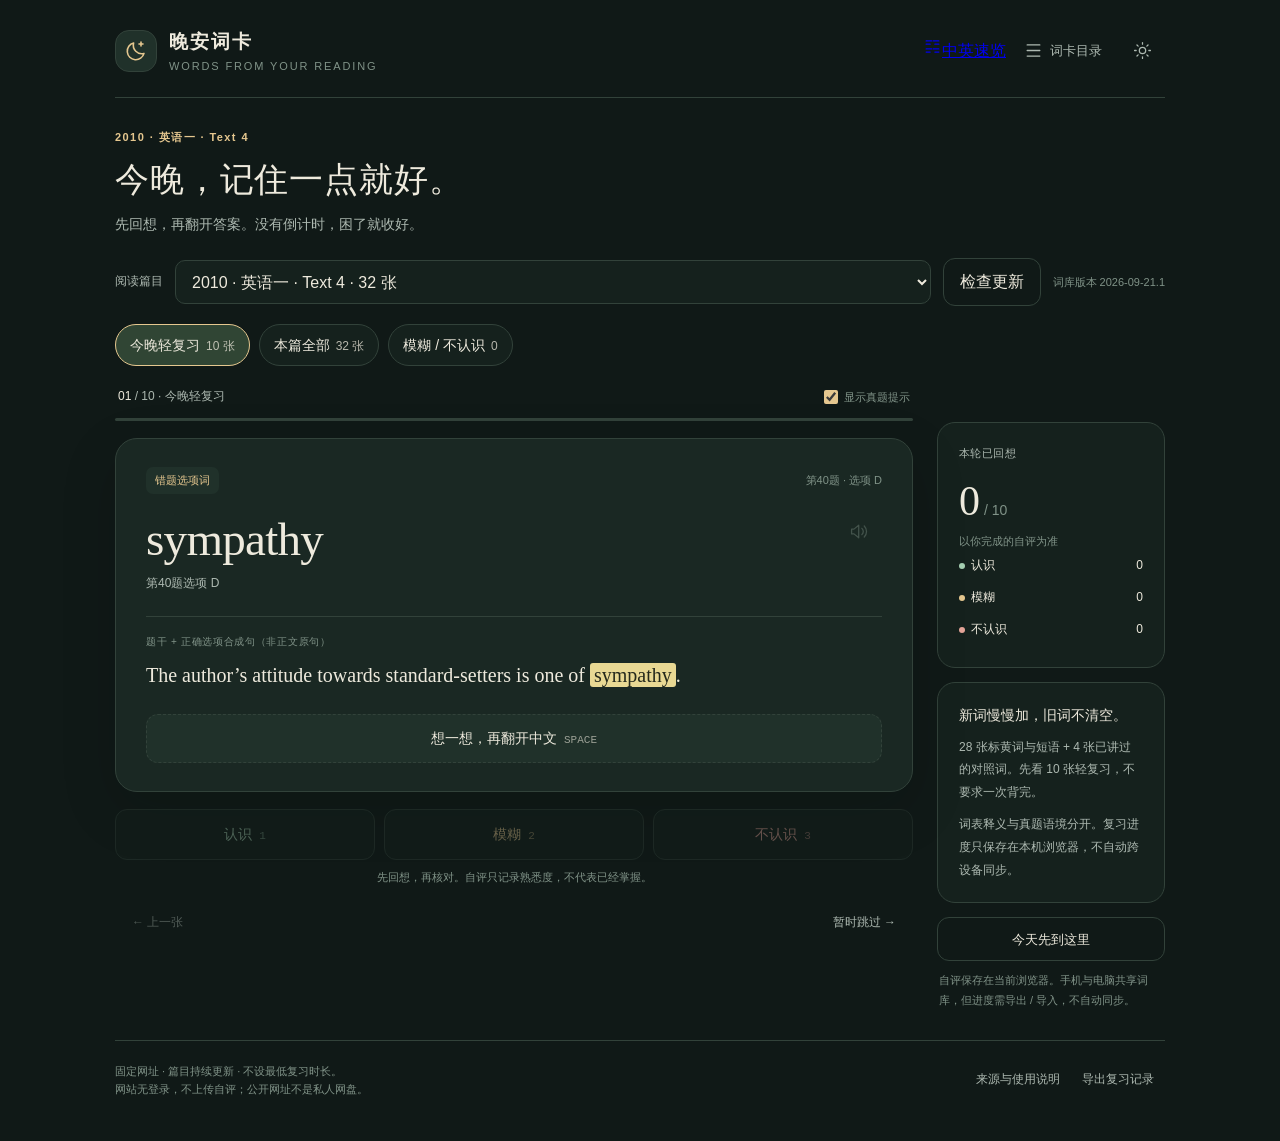
==== index.html @ 4f9546ac "Link flashcards to bilingual quick review" ====
<!DOCTYPE html>

<html data-theme="night" lang="zh-CN">
<head>
<meta charset="utf-8"/>
<meta content="width=device-width, initial-scale=1, viewport-fit=cover" name="viewport"/>
<meta content="dark light" name="color-scheme"/>
<meta content="真题语境词卡。持续更新的词库，保存在当前浏览器的复习进度。" name="description"/>
<title>晚安词卡 · 阅读里的词，慢慢记住</title>
<link href="./assets/app.css?v=3" rel="stylesheet"/>
<meta content="noindex, nofollow" name="robots"/><meta content="#101917" name="theme-color"/><meta content="no-referrer" name="referrer"/><link href="./assets/icon.svg" rel="icon" type="image/svg+xml"/><link href="./manifest.webmanifest" rel="manifest"/><meta content="default-src 'self'; script-src 'self'; style-src 'self' 'unsafe-inline'; img-src 'self' data:; connect-src 'self'; object-src 'none'; base-uri 'self'; form-action 'none'" http-equiv="Content-Security-Policy"/></head>
<body>
<div class="shell">
<header class="top">
<div class="brand"><span aria-hidden="true" class="logo"><svg viewbox="0 0 24 24"><path d="M20 14.4A8.5 8.5 0 0 1 9.6 4 8.5 8.5 0 1 0 20 14.4Z"></path><path d="M17 3v4M15 5h4"></path></svg></span><div><div class="brand-title">晚安词卡</div><div class="brand-sub">WORDS FROM YOUR READING</div></div></div>
<div class="top-actions"><a class="quiet icon top-link" href="./quick.html" title="中英文对照速览"><svg viewbox="0 0 24 24"><path d="M4 5h7M4 9h5M13 5h7M15 9h5M4 15h7M4 19h5M13 15h7M15 19h5"></path></svg><span class="label-on-wide">中英速览</span></a><button class="quiet icon" disabled="" id="openList" title="查看本版全部词卡"><svg viewbox="0 0 24 24"><path d="M4 5h16M4 12h16M4 19h16"></path></svg><span class="label-on-wide">词卡目录</span></button><button aria-label="切换深浅色" class="quiet icon" id="theme" title="切换深浅色"><svg viewbox="0 0 24 24"><circle cx="12" cy="12" r="4"></circle><path d="M12 2v2M12 20v2M2 12h2M20 12h2M5 5l1.5 1.5M17.5 17.5L19 19M19 5l-1.5 1.5M6.5 17.5L5 19"></path></svg></button></div>
</header>
<section class="intro"><div class="eyebrow" id="deckTitle">阅读里的词，慢慢记住</div><h1>今晚，记住一点就好。</h1><p>先回想，再翻开答案。没有倒计时，困了就收好。</p></section><div class="deckbar"><label for="deckSelect">阅读篇目</label><select aria-label="选择阅读篇目" disabled="" id="deckSelect"><option>正在读取词库…</option></select><button class="update-btn" disabled="" id="checkUpdate">检查更新</button><span class="edition" id="edition"></span></div><div class="loadingbox" id="loadingBox" role="status"><span id="loadingMessage">正在读取词库。你的复习记录不会被覆盖。</span><br/><button hidden="" id="retryLoad">重新加载</button></div>
<nav aria-label="选择复习组" class="packbar"><button aria-pressed="true" data-pack="core" disabled="">今晚轻复习<span class="pack-n" id="corePackCount">10 张</span></button><button aria-pressed="false" data-pack="all" disabled="">本篇全部<span class="pack-n" id="allPackCount">32 张</span></button><button aria-pressed="false" data-pack="hard" disabled="">模糊 / 不认识<span class="pack-n" id="hardCount">0</span></button></nav>
<main class="workspace" hidden="" id="workspace">
<div class="study-area">
<div class="round-line"><span id="roundPosition"><strong>01</strong> / 10</span><label class="context-switch"><input checked="" id="contextToggle" type="checkbox"/>显示真题提示</label></div>
<div aria-label="本轮自评进度" aria-valuemax="10" aria-valuemin="0" aria-valuenow="0" class="progress-track" id="progress" role="progressbar"><div class="progress-fill" id="progressFill"></div></div>
<section id="studyView">
<article aria-labelledby="word" class="card">
<div class="card-meta"><span class="badge" id="kind"></span><span class="loc" id="location"></span></div>
<div class="term-line"><h2 class="word" id="word" lang="en"></h2><button aria-label="朗读当前英文" class="sound icon" id="speak" title="使用设备已有的离线英语音色"><svg viewbox="0 0 24 24"><path d="M11 4 5 9H2v6h3l6 5Z"></path><path d="M15 8a6 6 0 0 1 0 8M18 5a10 10 0 0 1 0 14"></path></svg></button></div>
<div class="form" id="form"></div>
<div class="quote-block" id="quoteBlock"><div class="micro-label" id="quoteType"></div><p class="quote" id="quote" lang="en"></p></div>
<button aria-controls="answer" aria-expanded="false" class="reveal" id="reveal">想一想，再翻开中文<span class="keyhint">SPACE</span></button>
<div class="answer" hidden="" id="answer">
<div class="micro-label">真题语境 · 助手讲解</div><p class="meaning" id="meaning"></p><p class="translation" id="translation"></p><div class="note"><small>这次记住</small><span id="note"></span></div>
<details id="bookDetails"><summary>对照词表原释义与来源</summary><div class="source-detail"><div id="match"></div><div id="bookEntries"></div><p class="source-foot">释义摘自你上传的《2027考研英语红宝书（乱序版）A4默写版》。仅规范化字形与空白，保留词性和义项；上方语境义、译文与提示是另行整理的讲解。</p></div></details>
</div>
</article>
<div aria-label="按你的实际熟悉程度自评" class="ratings"><button class="known" data-rating="known" disabled="">认识<span class="keyhint">1</span></button><button class="fuzzy" data-rating="fuzzy" disabled="">模糊<span class="keyhint">2</span></button><button class="unknown" data-rating="unknown" disabled="">不认识<span class="keyhint">3</span></button></div>
<p class="rating-tip" id="ratingTip">先回想，再核对。自评只记录熟悉度，不代表已经掌握。</p>
<div class="nav"><button class="quiet" id="prev">← 上一张</button><span class="tiny" id="priorStatus"></span><button class="quiet" id="skip">暂时跳过 →</button></div>
</section>
<section class="done" hidden="" id="doneView">
<div aria-hidden="true" class="done-symbol"><svg viewbox="0 0 24 24"><path d="M20 14.4A8.5 8.5 0 0 1 9.6 4 8.5 8.5 0 1 0 20 14.4Z"></path></svg></div><div class="eyebrow">TODAY, THAT'S ENOUGH.</div><h2 id="doneTitle">这一小组，先收到这里。</h2><p id="doneMessage"></p>
<div class="done-stats"><div><b id="doneKnown">0</b><span>认识 · 自评</span></div><div><b id="doneFuzzy">0</b><span>模糊</span></div><div><b id="doneUnknown">0</b><span>不认识</span></div></div><div class="done-list" id="doneWords"></div>
<div class="done-buttons"><button class="primary" id="retryHard">只重看本轮不熟的</button><button id="restart">重新看这组</button></div><p class="tiny">不想继续就合上页面。下次还可以从这里接着看。</p>
</section>
</div>
<aside aria-label="本轮概览" class="sidebar">
<section class="sidebox progress-box"><div class="side-label">本轮已回想</div><div class="side-number"><span id="seenCount">0</span><small id="totalCount"> / 10</small></div><div class="tiny">以你完成的自评为准</div><div class="statrow"><span><i class="dot good"></i>认识</span><span id="knownCount">0</span></div><div class="statrow"><span><i class="dot maybe"></i>模糊</span><span id="fuzzyCount">0</span></div><div class="statrow"><span><i class="dot bad"></i>不认识</span><span id="unknownCount">0</span></div></section>
<section class="sidebox rest-box"><div class="side-title">新词慢慢加，旧词不清空。</div><p id="deckDescription">篇目词库从网站读取；更新内容不覆盖你的自评。</p><p>词表释义与真题语境分开。复习进度只保存在本机浏览器，不自动跨设备同步。</p></section>
<button class="session-stop" id="stop">今天先到这里</button><p class="storage-info" id="storageInfo">进度保存在当前浏览器，不会自动同步到聊天或其他设备。</p>
</aside>
</main>
<footer class="bottom"><p>固定网址 · 篇目持续更新 · 不设最低复习时长。<br/>网站无登录，不上传自评；公开网址不是私人网盘。</p><div><button class="quiet" id="openSources">来源与使用说明</button><button class="quiet" disabled="" id="exportQuick">导出复习记录</button></div></footer>
</div>
<dialog id="listDialog"><div class="dialog-head"><h2>词卡目录</h2><button aria-label="关闭目录" data-close="listDialog">×</button></div><input aria-label="搜索词卡" class="search" id="searchInput" placeholder="搜索英文、原文形式或中文意思" type="search"/><div class="list-count" id="listCount"></div><div class="word-list" id="wordList"></div><div class="list-foot">词卡目录也先隐藏中文，点“查看释义”再核对。这里的熟悉度来自你的自评。</div></dialog>
<dialog id="sourceDialog"><div class="dialog-head"><h2>来源与使用说明</h2><button aria-label="关闭说明" data-close="sourceDialog">×</button></div><div class="dialog-text">
<div class="source-bullet"><strong>本次内容</strong><p>首批为 2010 年考研英语一 Text 4 的 32 张卡：28 张生词与短语，以及 4 张已讲过的对照词。保留原有词卡内容、原文形式、语境解释和释义出处。黄色高亮目标词；答案线索通过标签提示，不再给整句加红色波浪线。</p></div>
<div class="source-bullet"><strong>词表与语境分开</strong><p>词表原释义摘自所提供的《2027考研英语红宝书（乱序版）A4默写版》，标注编号及 PDF 页码；英文词表页码另列。“真题语境”是结合阅读整理的解释，不冒充词表原文。关联词条不代表整组短语被独立收录。本网站不提供完整 PDF 或整本词书。</p></div>
<div class="source-bullet"><strong>词库更新，不清空进度</strong><p>打开网站时读取最新发布的词库，也可点“检查更新”。新篇目加入选择栏，已有词卡保留稳定编号。更新不会重置自评；当前一轮保留原来的卡片列表，需要看新词时重新选择“本篇全部”。</p></div>
<div class="source-bullet"><strong>手机与电脑：同一词库，进度各自保存</strong><p>这是静态网站，没有账户和云端进度数据库。自评保存在当前浏览器；手机与电脑不会自动同步。清理浏览器数据或使用无痕模式可能丢失记录，请适时导出备份。本页不会上传个人学习记录。</p></div>
<p><strong>迁移旧 HTML：</strong>在旧版词卡点“导出复习记录”，再在这里导入那个 JSON 文件。支持旧版 2010 Text 4 记录；导入按时间合并，不用较旧记录覆盖较新记录。网站和本地 HTML 属于不同存储位置，不会自动互通。</p>
<p><strong>怎么用：</strong>先看英文 → 回想 → 翻开中文 → 认识 / 模糊 / 不认识。空格翻面，1 / 2 / 3 自评，方向键翻页。可关闭“显示真题提示”。朗读只使用设备提供的离线英语音色；没有音色也能正常背词。</p>
<p><strong>访问提示：</strong>部署到 GitHub Pages 后，知道网址的人通常都能访问，私有仓库不等于私人网站。本页的 noindex 提示不构成访问控制。无需把 GitHub 令牌、密码或任何密钥填进页面。</p></div><div class="tools"><button disabled="" id="export">导出复习记录</button><button disabled="" id="import">导入记录（含旧 HTML）</button><button disabled="" id="reset">清空本站复习记录</button></div><input accept=".json,application/json" hidden="" id="importInput" type="file"/></dialog>
<div class="toast" hidden="" id="toast" role="status"></div><div aria-live="polite" class="sr-only" id="announce"></div>
<noscript><div class="noscript">词卡需要 JavaScript。请用浏览器打开网站，而不是 GitHub 的代码预览。</div></noscript>


<script defer="" src="./assets/app.js?v=1"></script></body>
</html>
---- assets/app.css ----
:root{--bg:#101917;--card:#1a2823;--panel:#15211d;--subtle:#20312a;--line:#32423a;--ink:#eeeadd;--muted:#adb9b1;--dim:#809388;--accent:#e5c78f;--accentInk:#282319;--soft:#304534;--highlight:#e8d893;--red:#e4a498;--good:#a5cfb2;--maybe:#e5c78f;--bad:#e4a498;--shadow:0 18px 55px #050b0729;--radius:22px}
[data-theme="day"]{--bg:#f5f2e9;--card:#fffdf7;--panel:#eeeee4;--subtle:#e7ecdf;--line:#d6dccf;--ink:#27382d;--muted:#586b5e;--dim:#66796b;--accent:#47674c;--accentInk:#fffdf5;--soft:#e4eedb;--highlight:#f0df9b;--red:#a34f43;--good:#346c4e;--maybe:#886327;--bad:#a34f43;--shadow:0 18px 55px #30402709}
*{box-sizing:border-box}html{scroll-behavior:smooth}body{margin:0;background:var(--bg);color:var(--ink);font:16px/1.65 -apple-system,BlinkMacSystemFont,"Segoe UI","PingFang SC","Microsoft YaHei",sans-serif;min-height:100vh}button,input,select{font:inherit}button{cursor:pointer;color:inherit;border:1px solid var(--line);background:transparent;border-radius:12px;padding:10px 16px;transition:background .15s,border-color .15s;min-height:44px;touch-action:manipulation}button:hover:not(:disabled){background:var(--subtle);border-color:var(--dim)}button:focus-visible,input:focus-visible,summary:focus-visible{outline:3px solid var(--accent);outline-offset:4px}button:disabled{opacity:.4;cursor:default}button.primary{background:var(--accent);color:var(--accentInk);border-color:var(--accent);font-weight:650}button.primary:hover{filter:brightness(1.05);background:var(--accent)}button.quiet{border-color:transparent;color:var(--muted)}button.icon{display:inline-flex;align-items:center;justify-content:center;gap:7px;padding:8px 12px}svg{width:19px;height:19px;fill:none;stroke:currentColor;stroke-width:1.6;stroke-linecap:round;stroke-linejoin:round;flex-shrink:0}[hidden]{display:none!important}.shell{max-width:1110px;margin:auto;padding:26px 30px 38px}.top{display:flex;align-items:center;justify-content:space-between;gap:15px;padding-bottom:22px;border-bottom:1px solid var(--line)}.brand{display:flex;align-items:center;gap:12px}.logo{height:42px;width:42px;display:grid;place-items:center;background:var(--subtle);border:1px solid var(--line);border-radius:14px;color:var(--accent)}.logo svg{width:24px;height:24px}.brand-title{font-size:19px;letter-spacing:.1em;font-weight:650}.brand-sub{font-size:11px;color:var(--dim);letter-spacing:.17em}.top-actions{display:flex;gap:5px;align-items:center}.top-actions button{font-size:13px}.intro{padding:30px 0 22px}.eyebrow{color:var(--accent);letter-spacing:.13em;font-size:11px;font-weight:650}.intro h1{font-size:clamp(24px,3.5vw,34px);font-weight:520;letter-spacing:.025em;line-height:1.45;margin:8px 0 9px}.intro p{color:var(--muted);font-size:14px;margin:0}.packbar{display:flex;gap:9px;align-items:center;flex-wrap:wrap;margin:0 0 21px}.packbar button{font-size:14px;padding:8px 14px;min-height:42px;border-radius:22px;background:var(--panel)}.packbar button[aria-pressed="true"]{background:var(--soft);border-color:var(--accent);color:var(--ink)}.packbar .pack-n{font-size:12px;opacity:.75;margin-left:6px}.workspace{display:grid;grid-template-columns:minmax(0,1fr) 228px;gap:24px;align-items:start}.study-area{min-width:0}.round-line{display:flex;align-items:center;justify-content:space-between;font-size:12px;color:var(--muted);gap:10px;margin:0 3px 11px}.round-line strong{font-weight:500;color:var(--ink)}.progress-track{height:3px;background:var(--line);border-radius:8px;overflow:hidden;margin-bottom:17px}.progress-fill{height:100%;background:var(--accent);width:0;transition:width .2s}.card{border-radius:var(--radius);padding:28px 30px;background:var(--card);border:1px solid var(--line);box-shadow:var(--shadow);min-height:332px;position:relative}.card-meta{display:flex;align-items:center;gap:10px;justify-content:space-between;margin-bottom:18px}.badge{font-size:11px;line-height:1.5;color:var(--accent);background:var(--subtle);padding:5px 9px;border-radius:7px}.loc{font-size:11px;color:var(--dim);text-align:right}.term-line{display:flex;justify-content:space-between;gap:12px;align-items:start}.word{font-family:Georgia,"Times New Roman",serif;font-size:clamp(32px,5vw,47px);font-weight:400;line-height:1.16;margin:0 0 8px;letter-spacing:-.015em;overflow-wrap:anywhere}.word.long{font-size:clamp(25px,3vw,35px)}.sound{color:var(--dim);padding:7px;min-width:38px;min-height:38px;border-color:transparent;margin-top:1px}.form{font-size:12px;color:var(--muted);margin:0 0 23px;line-height:1.6}.quote-block{border-top:1px solid var(--line);padding-top:17px;margin-bottom:22px}.micro-label{font-size:10px;letter-spacing:.07em;color:var(--dim);margin-bottom:8px}.quote{font:20px/1.6 Georgia,"Times New Roman",serif;margin:0;overflow-wrap:anywhere}mark{background:var(--highlight);color:#25291c;border-radius:3px;padding:1px 4px;-webkit-box-decoration-break:clone;box-decoration-break:clone}.clue{border-bottom:0;text-decoration:none}.reveal{width:100%;margin-top:1px;background:var(--subtle);border-style:dashed;font-size:14px;min-height:49px}.keyhint{font:11px/1.3 ui-monospace,monospace;opacity:.6;margin-left:7px}.answer{border-top:1px solid var(--line);padding-top:20px;margin-top:20px}.answer .micro-label{color:var(--accent)}.meaning{font-size:23px;line-height:1.6;font-weight:550;margin:0 0 8px}.translation{color:var(--muted);font-size:14px;margin:0 0 17px}.note{font-size:13px;line-height:1.85;border-left:2px solid var(--red);padding:2px 0 2px 12px;color:var(--ink);margin:0 0 17px}.note small{font-size:10px;display:block;color:var(--red);margin-bottom:4px;letter-spacing:.06em}details{font-size:12px;color:var(--muted);border-top:1px solid var(--line);padding-top:12px}summary{cursor:pointer;color:var(--muted);padding:3px 0;line-height:1.65}details .source-detail{padding:10px 0 1px;line-height:1.9}.source-word{color:var(--ink);font-weight:650;font-size:14px;margin:12px 0 4px}.source-no{font-weight:400;color:var(--dim);font-size:11px}.definition{white-space:pre-line;margin:0;font-size:13px;color:var(--muted)}.source-foot{font-size:11px;color:var(--dim);margin:10px 0 0}.ratings{display:grid;grid-template-columns:repeat(3,1fr);gap:9px;margin-top:17px}.ratings button{min-height:51px;font-size:14px;font-weight:500;background:var(--panel)}.ratings .known{color:var(--good)}.ratings .fuzzy{color:var(--maybe)}.ratings .unknown{color:var(--bad)}.rating-tip{font-size:11px;color:var(--dim);margin:8px 0 0;text-align:center}.nav{display:flex;justify-content:space-between;align-items:center;gap:8px;margin-top:15px}.nav button{font-size:12px}.sidebar{padding-top:35px}.sidebox{border:1px solid var(--line);border-radius:18px;padding:21px;background:var(--panel);margin-bottom:14px}.side-label{font-size:11px;color:var(--muted);letter-spacing:.04em}.side-number{font:42px/1.25 Georgia,serif;margin:12px 0 5px;color:var(--ink)}.side-number small{font:14px sans-serif;color:var(--dim)}.tiny{font-size:11px;color:var(--dim)}.statrow{display:flex;justify-content:space-between;gap:6px;font-size:12px;padding:6px 0}.statrow:first-of-type{margin-top:14px}.dot{width:6px;height:6px;border-radius:50%;display:inline-block;margin-right:6px;background:var(--dim)}.dot.good{background:var(--good)}.dot.maybe{background:var(--maybe)}.dot.bad{background:var(--bad)}.sidebox p{font-size:12px;color:var(--muted);line-height:1.9;margin:9px 0 0}.sidebox .side-title{font-size:14px;color:var(--ink)}.session-stop{width:100%;font-size:13px;border-color:var(--line)}.storage-info{font-size:11px;color:var(--dim);line-height:1.8;margin:10px 2px 0}.storage-info.warning{color:var(--bad)}.bottom{margin-top:29px;display:flex;justify-content:space-between;gap:10px;align-items:center;border-top:1px solid var(--line);padding-top:17px}.bottom p{font-size:11px;color:var(--dim);margin:0}.bottom button{font-size:12px;padding:7px 10px}.done{padding:37px 26px;border:1px solid var(--line);background:var(--card);border-radius:var(--radius);text-align:center;min-height:395px;box-shadow:var(--shadow)}.done-symbol{width:54px;height:54px;border-radius:50%;background:var(--subtle);color:var(--accent);display:grid;place-items:center;margin:0 auto 17px}.done-symbol svg{width:27px;height:27px}.done h2{font-size:25px;font-weight:500;margin:12px 0 8px}.done p{font-size:14px;color:var(--muted)}.done-stats{display:flex;justify-content:center;gap:24px;padding:16px 0 24px}.done-stats b{font:26px/1.2 Georgia,serif;display:block;color:var(--ink)}.done-stats span{font-size:11px;color:var(--dim)}.done-buttons{display:flex;flex-wrap:wrap;gap:10px;justify-content:center}.done-buttons button{font-size:13px}.done-list{font-size:12px;line-height:1.9;color:var(--muted);margin:0 auto 23px;max-width:470px}.done-list em{font-style:normal;color:var(--accent)}dialog{width:min(680px,calc(100vw - 28px));max-height:85vh;color:var(--ink);background:var(--card);border:1px solid var(--line);border-radius:20px;padding:25px;box-shadow:0 25px 90px #0006}dialog::backdrop{background:#06100ad9;backdrop-filter:blur(4px)}.dialog-head{display:flex;justify-content:space-between;align-items:center;gap:15px;margin-bottom:15px}.dialog-head h2{font-weight:550;font-size:19px;margin:0}.dialog-head button{padding:6px 12px}.dialog-text{font-size:13px;color:var(--muted);line-height:1.9}.dialog-text p{margin:12px 0}.dialog-text strong{color:var(--ink);font-weight:550}.search{display:block;width:100%;background:var(--bg);border:1px solid var(--line);color:var(--ink);font-size:14px;padding:12px 14px;border-radius:10px;margin-bottom:10px}.list-count{font-size:11px;color:var(--dim);margin-bottom:13px}.word-list{max-height:52vh;overflow:auto;overscroll-behavior:contain;padding-right:6px}.word-row{border-top:1px solid var(--line);padding:14px 0}.row-top{display:flex;justify-content:space-between;align-items:start;gap:12px}.row-term{font:20px/1.35 Georgia,serif;color:var(--ink);overflow-wrap:anywhere}.row-kind{font-size:10px;color:var(--dim);margin-top:4px}.row-status{font-size:10px;color:var(--accent);white-space:nowrap}.word-row details{border:0;padding-top:5px}.row-meaning{color:var(--ink);font-size:14px;padding:8px 0}.word-row button{font-size:11px;min-height:34px;padding:4px 9px}.tools{display:flex;gap:9px;flex-wrap:wrap;margin:17px 0}.tools button{font-size:12px}.source-bullet{border-left:2px solid var(--accent);padding-left:12px;margin:16px 0}.toast{position:fixed;bottom:28px;left:50%;transform:translateX(-50%);width:max-content;max-width:90vw;color:var(--ink);background:var(--card);padding:11px 18px;border:1px solid var(--accent);border-radius:12px;font-size:13px;box-shadow:var(--shadow);z-index:20}.sr-only{position:absolute;width:1px;height:1px;overflow:hidden;clip:rect(0,0,0,0);white-space:nowrap}.context-switch{display:inline-flex;gap:6px;align-items:center;cursor:pointer;font-size:11px;color:var(--dim)}.context-switch input{accent-color:var(--accent);margin:0;width:14px;height:14px}.list-foot{font-size:11px;color:var(--dim);padding-top:14px;border-top:1px solid var(--line);margin-top:13px}.noscript{margin:20px;padding:20px;border:1px solid var(--bad)}
@media(max-width:760px){.shell{padding:18px 19px 24px}.workspace{grid-template-columns:1fr;gap:0}.sidebar{padding-top:18px;display:grid;grid-template-columns:1fr 1fr;gap:12px}.sidebox{padding:15px;margin-bottom:0}.sidebox.rest-box{display:none}.side-number{font-size:28px;display:inline-block;margin:6px 0}.sidebox.progress-box .statrow{display:inline-flex;gap:8px;margin-right:12px;font-size:11px;padding:2px 0}.statrow:first-of-type{margin-top:0}.sidebox.progress-box{grid-column:1/-1}.side-label{display:inline-block;margin-right:12px}.progress-box .tiny{display:inline-block;margin-left:8px}.sidebar .session-stop{grid-column:1/-1}.storage-info{grid-column:1/-1;margin-top:0}.intro{padding:24px 0 18px}.intro h1{font-size:27px}.brand-sub{font-size:9px}.top{padding-bottom:17px}.top-actions .label-on-wide{display:none}.top-actions button{padding:9px}.packbar{gap:7px;margin-bottom:17px}.packbar button{padding:7px 11px;font-size:12px}.card{padding:23px 22px;min-height:320px}.quote{font-size:19px}.card-meta{gap:6px}.badge{font-size:10px}.loc{font-size:10px}.word{font-size:40px}.word.long{font-size:28px}.meaning{font-size:21px}.keyhint{display:none}.bottom{flex-direction:column;align-items:flex-start;margin-top:21px}.bottom p{font-size:10px}.ratings{gap:7px}.ratings button{padding:10px 8px}.nav button{padding:8px 9px}.done{padding:32px 20px;min-height:350px}dialog{padding:20px}.round-line{font-size:11px}}
@media(max-width:760px){.sidebox.progress-box .tiny{display:block;margin:2px 0 8px}.sidebox.progress-box .statrow{margin-right:18px}.sidebox.progress-box .statrow:first-of-type{margin-top:0}}
@media(max-width:360px){.shell{padding:15px 13px}.brand-title{font-size:17px}.logo{width:36px;height:36px}.brand{gap:8px}.packbar button{font-size:11px;padding:7px 10px}.card{padding:21px 17px}.word{font-size:34px}.word.long{font-size:25px}.loc{max-width:120px}.intro h1{font-size:25px}}
@media(prefers-reduced-motion:reduce){*{transition:none!important;scroll-behavior:auto!important}}

.deckbar{display:flex;gap:12px;align-items:center;margin:0 0 18px;flex-wrap:wrap}.deckbar label{font-size:12px;color:var(--muted)}.deckbar select{min-height:44px;padding:8px 34px 8px 12px;border:1px solid var(--line);border-radius:10px;color:var(--ink);background:var(--panel);max-width:100%;flex:1;min-width:180px}.edition{font-size:11px;color:var(--dim)}.loadingbox{margin:0 0 20px;padding:18px;border:1px solid var(--line);border-radius:14px;background:var(--panel);font-size:14px;color:var(--muted)}.loadingbox button{margin-top:10px}.site-link{color:var(--accent)}.update-btn{white-space:nowrap}.storage-info a{color:inherit}button:focus-visible,select:focus-visible{outline:3px solid var(--accent);outline-offset:3px}@media(max-width:420px){.deckbar{gap:8px}.deckbar select{min-width:140px}.top-actions{gap:0}.update-btn{padding:8px!important}}

@media(max-width:520px){.deckbar{display:grid;grid-template-columns:minmax(0,1fr) auto;gap:8px}.deckbar label{grid-column:1/-1}.deckbar select{min-width:0;width:100%;font-size:13px;padding-right:20px}.deckbar .edition{grid-column:1/-1}.deckbar .update-btn{font-size:12px}.intro{padding-top:18px}}
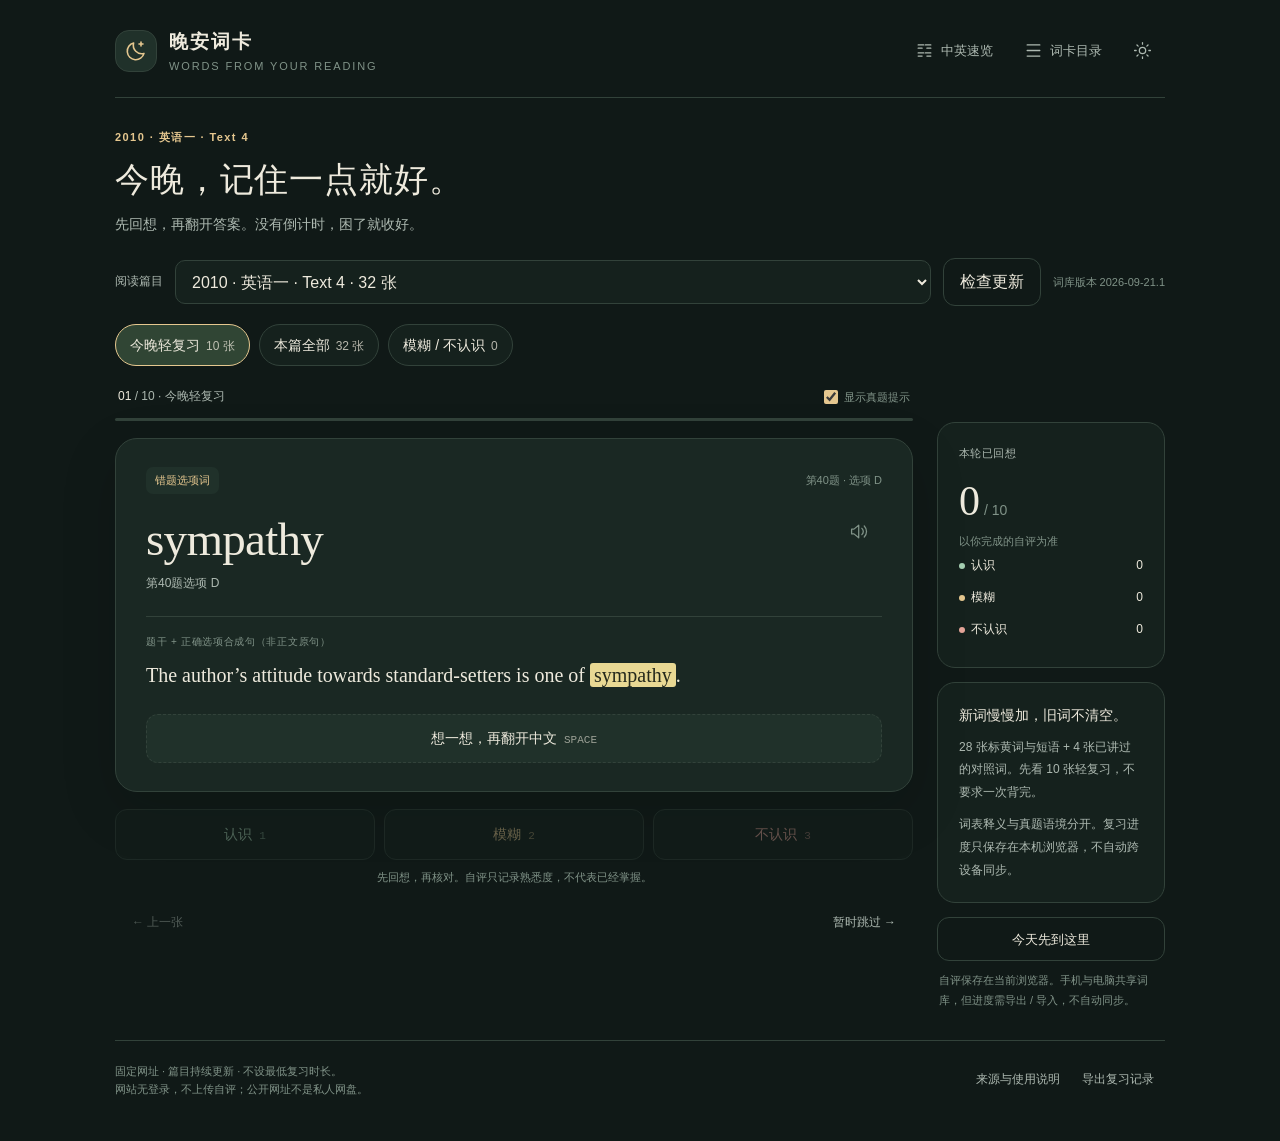
==== commit 65d3db85: "Enable mobile pronunciation audio on flashcards" ====
--- a/index.html
+++ b/index.html
@@ -8,7 +8,7 @@
 <meta content="真题语境词卡。持续更新的词库，保存在当前浏览器的复习进度。" name="description"/>
 <title>晚安词卡 · 阅读里的词，慢慢记住</title>
 <link href="./assets/app.css?v=3" rel="stylesheet"/>
-<meta content="noindex, nofollow" name="robots"/><meta content="#101917" name="theme-color"/><meta content="no-referrer" name="referrer"/><link href="./assets/icon.svg" rel="icon" type="image/svg+xml"/><link href="./manifest.webmanifest" rel="manifest"/><meta content="default-src 'self'; script-src 'self'; style-src 'self' 'unsafe-inline'; img-src 'self' data:; connect-src 'self'; object-src 'none'; base-uri 'self'; form-action 'none'" http-equiv="Content-Security-Policy"/></head>
+<meta content="noindex, nofollow" name="robots"/><meta content="#101917" name="theme-color"/><meta content="no-referrer" name="referrer"/><link href="./assets/icon.svg" rel="icon" type="image/svg+xml"/><link href="./manifest.webmanifest" rel="manifest"/><meta content="default-src 'self'; script-src 'self'; style-src 'self' 'unsafe-inline'; img-src 'self' data:; connect-src 'self'; media-src 'self' https://dict.youdao.com; object-src 'none'; base-uri 'self'; form-action 'none'" http-equiv="Content-Security-Policy"/></head>
 <body>
 <div class="shell">
 <header class="top">
@@ -24,7 +24,7 @@
 <section id="studyView">
 <article aria-labelledby="word" class="card">
 <div class="card-meta"><span class="badge" id="kind"></span><span class="loc" id="location"></span></div>
-<div class="term-line"><h2 class="word" id="word" lang="en"></h2><button aria-label="朗读当前英文" class="sound icon" id="speak" title="使用设备已有的离线英语音色"><svg viewbox="0 0 24 24"><path d="M11 4 5 9H2v6h3l6 5Z"></path><path d="M15 8a6 6 0 0 1 0 8M18 5a10 10 0 0 1 0 14"></path></svg></button></div>
+<div class="term-line"><h2 class="word" id="word" lang="en"></h2><button aria-label="朗读当前英文" class="sound icon" id="speak" title="播放英语发音"><svg viewbox="0 0 24 24"><path d="M11 4 5 9H2v6h3l6 5Z"></path><path d="M15 8a6 6 0 0 1 0 8M18 5a10 10 0 0 1 0 14"></path></svg></button></div>
 <div class="form" id="form"></div>
 <div class="quote-block" id="quoteBlock"><div class="micro-label" id="quoteType"></div><p class="quote" id="quote" lang="en"></p></div>
 <button aria-controls="answer" aria-expanded="false" class="reveal" id="reveal">想一想，再翻开中文<span class="keyhint">SPACE</span></button>
@@ -58,11 +58,11 @@
 <div class="source-bullet"><strong>词库更新，不清空进度</strong><p>打开网站时读取最新发布的词库，也可点“检查更新”。新篇目加入选择栏，已有词卡保留稳定编号。更新不会重置自评；当前一轮保留原来的卡片列表，需要看新词时重新选择“本篇全部”。</p></div>
 <div class="source-bullet"><strong>手机与电脑：同一词库，进度各自保存</strong><p>这是静态网站，没有账户和云端进度数据库。自评保存在当前浏览器；手机与电脑不会自动同步。清理浏览器数据或使用无痕模式可能丢失记录，请适时导出备份。本页不会上传个人学习记录。</p></div>
 <p><strong>迁移旧 HTML：</strong>在旧版词卡点“导出复习记录”，再在这里导入那个 JSON 文件。支持旧版 2010 Text 4 记录；导入按时间合并，不用较旧记录覆盖较新记录。网站和本地 HTML 属于不同存储位置，不会自动互通。</p>
-<p><strong>怎么用：</strong>先看英文 → 回想 → 翻开中文 → 认识 / 模糊 / 不认识。空格翻面，1 / 2 / 3 自评，方向键翻页。可关闭“显示真题提示”。朗读只使用设备提供的离线英语音色；没有音色也能正常背词。</p>
+<p><strong>怎么用：</strong>先看英文 → 回想 → 翻开中文 → 认识 / 模糊 / 不认识。空格翻面，1 / 2 / 3 自评，方向键翻页。可关闭“显示真题提示”。朗读优先使用在线英语发音；在线音频不可用时会自动尝试设备自带的英语语音。</p>
 <p><strong>访问提示：</strong>部署到 GitHub Pages 后，知道网址的人通常都能访问，私有仓库不等于私人网站。本页的 noindex 提示不构成访问控制。无需把 GitHub 令牌、密码或任何密钥填进页面。</p></div><div class="tools"><button disabled="" id="export">导出复习记录</button><button disabled="" id="import">导入记录（含旧 HTML）</button><button disabled="" id="reset">清空本站复习记录</button></div><input accept=".json,application/json" hidden="" id="importInput" type="file"/></dialog>
 <div class="toast" hidden="" id="toast" role="status"></div><div aria-live="polite" class="sr-only" id="announce"></div>
 <noscript><div class="noscript">词卡需要 JavaScript。请用浏览器打开网站，而不是 GitHub 的代码预览。</div></noscript>
 
 
-<script defer="" src="./assets/app.js?v=1"></script></body>
+<script defer="" src="./assets/app.js?v=2"></script></body>
 </html>
--- a/assets/app.css
+++ b/assets/app.css
@@ -10,3 +10,5 @@
 .deckbar{display:flex;gap:12px;align-items:center;margin:0 0 18px;flex-wrap:wrap}.deckbar label{font-size:12px;color:var(--muted)}.deckbar select{min-height:44px;padding:8px 34px 8px 12px;border:1px solid var(--line);border-radius:10px;color:var(--ink);background:var(--panel);max-width:100%;flex:1;min-width:180px}.edition{font-size:11px;color:var(--dim)}.loadingbox{margin:0 0 20px;padding:18px;border:1px solid var(--line);border-radius:14px;background:var(--panel);font-size:14px;color:var(--muted)}.loadingbox button{margin-top:10px}.site-link{color:var(--accent)}.update-btn{white-space:nowrap}.storage-info a{color:inherit}button:focus-visible,select:focus-visible{outline:3px solid var(--accent);outline-offset:3px}@media(max-width:420px){.deckbar{gap:8px}.deckbar select{min-width:140px}.top-actions{gap:0}.update-btn{padding:8px!important}}
 
 @media(max-width:520px){.deckbar{display:grid;grid-template-columns:minmax(0,1fr) auto;gap:8px}.deckbar label{grid-column:1/-1}.deckbar select{min-width:0;width:100%;font-size:13px;padding-right:20px}.deckbar .edition{grid-column:1/-1}.deckbar .update-btn{font-size:12px}.intro{padding-top:18px}}
+
+.top-link{color:var(--muted);text-decoration:none;border:1px solid transparent;border-radius:12px;min-height:44px;padding:8px 12px;display:inline-flex;align-items:center;justify-content:center;gap:7px;font-size:13px;transition:background .15s,border-color .15s}.top-link:hover{background:var(--subtle);border-color:var(--dim)}.top-link:focus-visible{outline:3px solid var(--accent);outline-offset:4px}
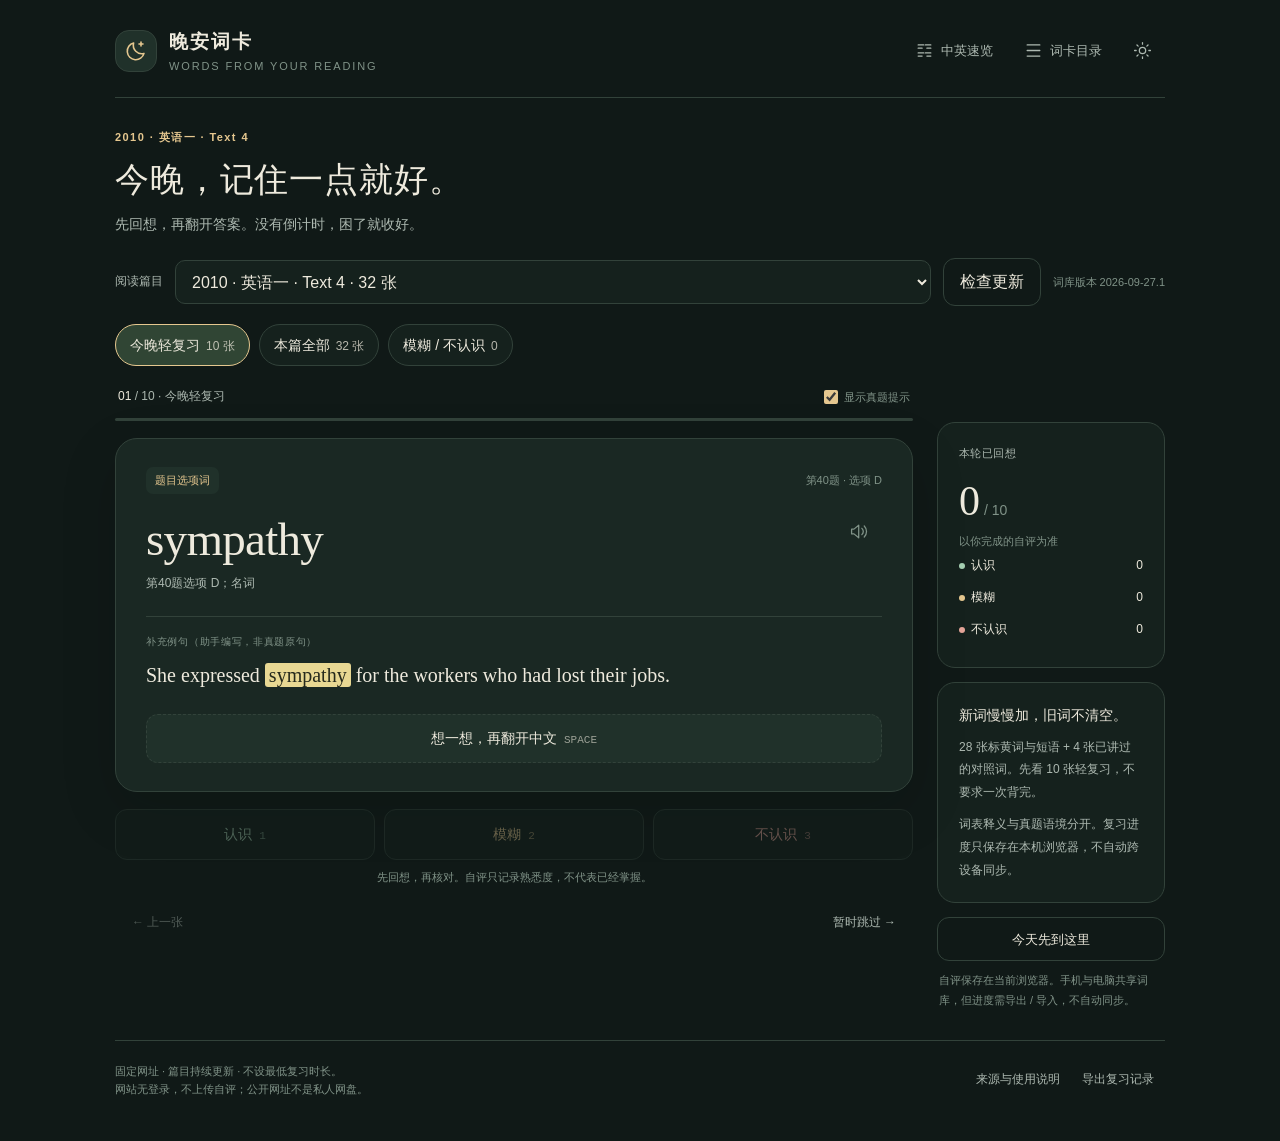
==== commit e1af1c70: "Repair all 192 cards: complete examples, accurate meanings and separate collocations" ====
--- a/index.html
+++ b/index.html
@@ -7,8 +7,8 @@
 <meta content="dark light" name="color-scheme"/>
 <meta content="真题语境词卡。持续更新的词库，保存在当前浏览器的复习进度。" name="description"/>
 <title>晚安词卡 · 阅读里的词，慢慢记住</title>
-<link href="./assets/app.css?v=3" rel="stylesheet"/>
-<meta content="noindex, nofollow" name="robots"/><meta content="#101917" name="theme-color"/><meta content="no-referrer" name="referrer"/><link href="./assets/icon.svg" rel="icon" type="image/svg+xml"/><link href="./manifest.webmanifest" rel="manifest"/><meta content="default-src 'self'; script-src 'self'; style-src 'self' 'unsafe-inline'; img-src 'self' data:; connect-src 'self'; media-src 'self' https://dict.youdao.com; object-src 'none'; base-uri 'self'; form-action 'none'" http-equiv="Content-Security-Policy"/></head>
+<link href="./assets/app.css?v=20260927-audit" rel="stylesheet"/>
+<meta content="noindex, nofollow" name="robots"/><meta content="#101917" name="theme-color"/><meta content="no-referrer" name="referrer"/><link href="./assets/icon.svg" rel="icon" type="image/svg+xml"/><link href="./manifest.webmanifest" rel="manifest"/><meta content="default-src 'self'; script-src 'self'; style-src 'self' 'unsafe-inline'; img-src 'self' data:; connect-src 'self'; media-src 'self' blob: https://dict.youdao.com; object-src 'none'; base-uri 'self'; form-action 'none'" http-equiv="Content-Security-Policy"/></head>
 <body>
 <div class="shell">
 <header class="top">
@@ -29,7 +29,8 @@
 <div class="quote-block" id="quoteBlock"><div class="micro-label" id="quoteType"></div><p class="quote" id="quote" lang="en"></p></div>
 <button aria-controls="answer" aria-expanded="false" class="reveal" id="reveal">想一想，再翻开中文<span class="keyhint">SPACE</span></button>
 <div class="answer" hidden="" id="answer">
-<div class="micro-label">真题语境 · 助手讲解</div><p class="meaning" id="meaning"></p><p class="translation" id="translation"></p><div class="note"><small>这次记住</small><span id="note"></span></div>
+<div class="micro-label">词条本义 · 语境讲解</div><p class="meaning" id="meaning"></p>
+<div class="usage-pair" id="collocationBlock" hidden><div class="micro-label">例句中的搭配 · 单独理解</div><p class="usage-en" id="collocation" lang="en"></p><p class="usage-zh" id="collocationMeaning"></p></div><p class="translation" id="translation"></p><div class="note"><small>这次记住</small><span id="note"></span></div>
 <details id="bookDetails"><summary>对照词表原释义与来源</summary><div class="source-detail"><div id="match"></div><div id="bookEntries"></div><p class="source-foot">释义摘自你上传的《2027考研英语红宝书（乱序版）A4默写版》。仅规范化字形与空白，保留词性和义项；上方语境义、译文与提示是另行整理的讲解。</p></div></details>
 </div>
 </article>
@@ -53,16 +54,16 @@
 </div>
 <dialog id="listDialog"><div class="dialog-head"><h2>词卡目录</h2><button aria-label="关闭目录" data-close="listDialog">×</button></div><input aria-label="搜索词卡" class="search" id="searchInput" placeholder="搜索英文、原文形式或中文意思" type="search"/><div class="list-count" id="listCount"></div><div class="word-list" id="wordList"></div><div class="list-foot">词卡目录也先隐藏中文，点“查看释义”再核对。这里的熟悉度来自你的自评。</div></dialog>
 <dialog id="sourceDialog"><div class="dialog-head"><h2>来源与使用说明</h2><button aria-label="关闭说明" data-close="sourceDialog">×</button></div><div class="dialog-text">
-<div class="source-bullet"><strong>本次内容</strong><p>首批为 2010 年考研英语一 Text 4 的 32 张卡：28 张生词与短语，以及 4 张已讲过的对照词。保留原有词卡内容、原文形式、语境解释和释义出处。黄色高亮目标词；答案线索通过标签提示，不再给整句加红色波浪线。</p></div>
+<div class="source-bullet"><strong>本次内容</strong><p>首批为 2010 年考研英语一 Text 4 的 32 张卡：28 张生词与短语，以及 4 张已讲过的对照词。保留原有词卡内容、原文形式、语境解释和释义出处。黄色高亮目标词，不加红色波浪线。词条释义与搭配释义分开；完整真题原句和另写的补充例句明确标注来源，干扰选项不会当成文章事实。</p></div>
 <div class="source-bullet"><strong>词表与语境分开</strong><p>词表原释义摘自所提供的《2027考研英语红宝书（乱序版）A4默写版》，标注编号及 PDF 页码；英文词表页码另列。“真题语境”是结合阅读整理的解释，不冒充词表原文。关联词条不代表整组短语被独立收录。本网站不提供完整 PDF 或整本词书。</p></div>
 <div class="source-bullet"><strong>词库更新，不清空进度</strong><p>打开网站时读取最新发布的词库，也可点“检查更新”。新篇目加入选择栏，已有词卡保留稳定编号。更新不会重置自评；当前一轮保留原来的卡片列表，需要看新词时重新选择“本篇全部”。</p></div>
 <div class="source-bullet"><strong>手机与电脑：同一词库，进度各自保存</strong><p>这是静态网站，没有账户和云端进度数据库。自评保存在当前浏览器；手机与电脑不会自动同步。清理浏览器数据或使用无痕模式可能丢失记录，请适时导出备份。本页不会上传个人学习记录。</p></div>
 <p><strong>迁移旧 HTML：</strong>在旧版词卡点“导出复习记录”，再在这里导入那个 JSON 文件。支持旧版 2010 Text 4 记录；导入按时间合并，不用较旧记录覆盖较新记录。网站和本地 HTML 属于不同存储位置，不会自动互通。</p>
-<p><strong>怎么用：</strong>先看英文 → 回想 → 翻开中文 → 认识 / 模糊 / 不认识。空格翻面，1 / 2 / 3 自评，方向键翻页。可关闭“显示真题提示”。朗读优先使用在线英语发音；在线音频不可用时会自动尝试设备自带的英语语音。</p>
+<p><strong>怎么用：</strong>先看英文 → 回想 → 翻开中文 → 认识 / 模糊 / 不认识。空格翻面，1 / 2 / 3 自评，方向键翻页。可关闭“显示真题提示”。朗读优先使用本站生成的英语音频；缺失时再尝试在线发音和设备自带语音。</p>
 <p><strong>访问提示：</strong>部署到 GitHub Pages 后，知道网址的人通常都能访问，私有仓库不等于私人网站。本页的 noindex 提示不构成访问控制。无需把 GitHub 令牌、密码或任何密钥填进页面。</p></div><div class="tools"><button disabled="" id="export">导出复习记录</button><button disabled="" id="import">导入记录（含旧 HTML）</button><button disabled="" id="reset">清空本站复习记录</button></div><input accept=".json,application/json" hidden="" id="importInput" type="file"/></dialog>
 <div class="toast" hidden="" id="toast" role="status"></div><div aria-live="polite" class="sr-only" id="announce"></div>
 <noscript><div class="noscript">词卡需要 JavaScript。请用浏览器打开网站，而不是 GitHub 的代码预览。</div></noscript>
 
 
-<script defer="" src="./assets/app.js?v=2"></script></body>
+<script defer="" src="./assets/app.js?v=20260927-audit"></script></body>
 </html>
--- a/assets/app.css
+++ b/assets/app.css
@@ -12,3 +12,11 @@
 @media(max-width:520px){.deckbar{display:grid;grid-template-columns:minmax(0,1fr) auto;gap:8px}.deckbar label{grid-column:1/-1}.deckbar select{min-width:0;width:100%;font-size:13px;padding-right:20px}.deckbar .edition{grid-column:1/-1}.deckbar .update-btn{font-size:12px}.intro{padding-top:18px}}
 
 .top-link{color:var(--muted);text-decoration:none;border:1px solid transparent;border-radius:12px;min-height:44px;padding:8px 12px;display:inline-flex;align-items:center;justify-content:center;gap:7px;font-size:13px;transition:background .15s,border-color .15s}.top-link:hover{background:var(--subtle);border-color:var(--dim)}.top-link:focus-visible{outline:3px solid var(--accent);outline-offset:4px}
+
+/* Keep the headword meaning separate from the meaning of a longer phrase. */
+.usage-pair{border:1px solid var(--line);border-radius:12px;background:var(--panel);padding:12px 14px;margin:0 0 20px;overflow-wrap:anywhere}
+.usage-pair .usage-en{font:18px/1.55 Georgia,"Times New Roman",serif;color:var(--ink);margin:0 0 5px}
+.usage-pair .usage-zh{font-size:13px;line-height:1.7;color:var(--muted);margin:0}
+.usage-pair .micro-label,.usage-pair .overview-label{color:var(--dim)}
+.quick-usage{font-size:12px;color:var(--muted);margin-top:6px;line-height:1.6;overflow-wrap:anywhere}
+.overview-quote,.overview-translation{overflow-wrap:anywhere;text-decoration:none}
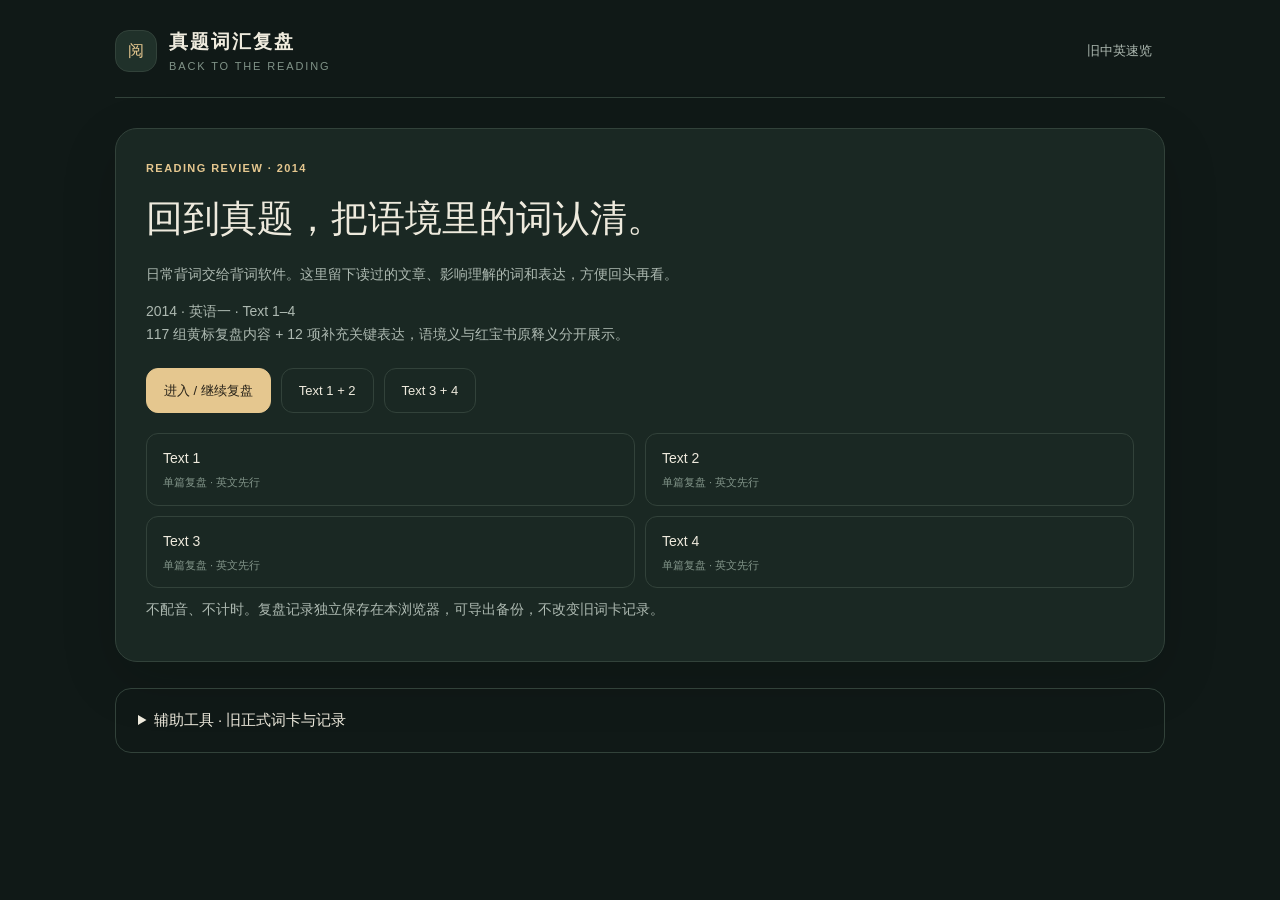
==== commit 9c292f27: "Build audited 2014 reading review and preserve legacy study tools" ====
--- a/index.html
+++ b/index.html
@@ -5,13 +5,15 @@
 <meta charset="utf-8"/>
 <meta content="width=device-width, initial-scale=1, viewport-fit=cover" name="viewport"/>
 <meta content="dark light" name="color-scheme"/>
-<meta content="真题语境词卡。持续更新的词库，保存在当前浏览器的复习进度。" name="description"/>
-<title>晚安词卡 · 阅读里的词，慢慢记住</title>
-<link href="./assets/app.css?v=20260927-audit" rel="stylesheet"/>
+<meta content="真题阅读词汇复盘。2014英语一阅读先看英文，再核对语境义与红宝书。原词卡与速览继续保留。" name="description"/>
+<title>真题词汇复盘 · 晚安词卡</title>
+<link href="./assets/app.css?v=20260927-audit" rel="stylesheet"/><link href="./assets/review.css?v=20261109-1" rel="stylesheet"/>
 <meta content="noindex, nofollow" name="robots"/><meta content="#101917" name="theme-color"/><meta content="no-referrer" name="referrer"/><link href="./assets/icon.svg" rel="icon" type="image/svg+xml"/><link href="./manifest.webmanifest" rel="manifest"/><meta content="default-src 'self'; script-src 'self'; style-src 'self' 'unsafe-inline'; img-src 'self' data:; connect-src 'self'; media-src 'self' blob: https://dict.youdao.com; object-src 'none'; base-uri 'self'; form-action 'none'" http-equiv="Content-Security-Policy"/></head>
 <body>
 <div class="shell">
-<header class="top">
+<header class="top"><div class="brand"><span class="logo" aria-hidden="true">阅</span><div><div class="brand-title">真题词汇复盘</div><div class="brand-sub">BACK TO THE READING</div></div></div><a class="top-link" href="./quick.html">旧中英速览</a></header>
+<section class="home-review" aria-labelledby="homeReviewTitle"><div class="eyebrow">READING REVIEW · 2014</div><h1 id="homeReviewTitle">回到真题，把语境里的词认清。</h1><p>日常背词交给背词软件。这里留下读过的文章、影响理解的词和表达，方便回头再看。</p><p>2014 · 英语一 · Text 1–4<br>117 组黄标复盘内容 + 12 项补充关键表达，语境义与红宝书原释义分开展示。</p><div class="home-review-actions"><a class="primary-link" href="./review.html?set=2014-e1">进入 / 继续复盘</a><a href="./review.html?set=2014-e1&amp;scope=1-2">Text 1 + 2</a><a href="./review.html?set=2014-e1&amp;scope=3-4">Text 3 + 4</a></div><div class="home-review-topics"><a href="./review.html?set=2014-e1&amp;scope=1">Text 1<small>单篇复盘 · 英文先行</small></a><a href="./review.html?set=2014-e1&amp;scope=2">Text 2<small>单篇复盘 · 英文先行</small></a><a href="./review.html?set=2014-e1&amp;scope=3">Text 3<small>单篇复盘 · 英文先行</small></a><a href="./review.html?set=2014-e1&amp;scope=4">Text 4<small>单篇复盘 · 英文先行</small></a></div><p class="home-aux-note">不配音、不计时。复盘记录独立保存在本浏览器，可导出备份，不改变旧词卡记录。</p></section>
+<details id="legacy" class="home-auxiliary"><summary>辅助工具 · 旧正式词卡与记录</summary><p class="home-aux-note">旧词库、熟悉度、进行中的轮次和导入导出保留在这里。中英速览仍使用原来的地址。</p><header class="top">
 <div class="brand"><span aria-hidden="true" class="logo"><svg viewbox="0 0 24 24"><path d="M20 14.4A8.5 8.5 0 0 1 9.6 4 8.5 8.5 0 1 0 20 14.4Z"></path><path d="M17 3v4M15 5h4"></path></svg></span><div><div class="brand-title">晚安词卡</div><div class="brand-sub">WORDS FROM YOUR READING</div></div></div>
 <div class="top-actions"><a class="quiet icon top-link" href="./quick.html" title="中英文对照速览"><svg viewbox="0 0 24 24"><path d="M4 5h7M4 9h5M13 5h7M15 9h5M4 15h7M4 19h5M13 15h7M15 19h5"></path></svg><span class="label-on-wide">中英速览</span></a><button class="quiet icon" disabled="" id="openList" title="查看本版全部词卡"><svg viewbox="0 0 24 24"><path d="M4 5h16M4 12h16M4 19h16"></path></svg><span class="label-on-wide">词卡目录</span></button><button aria-label="切换深浅色" class="quiet icon" id="theme" title="切换深浅色"><svg viewbox="0 0 24 24"><circle cx="12" cy="12" r="4"></circle><path d="M12 2v2M12 20v2M2 12h2M20 12h2M5 5l1.5 1.5M17.5 17.5L19 19M19 5l-1.5 1.5M6.5 17.5L5 19"></path></svg></button></div>
 </header>
@@ -51,6 +53,7 @@
 </aside>
 </main>
 <footer class="bottom"><p>固定网址 · 篇目持续更新 · 不设最低复习时长。<br/>网站无登录，不上传自评；公开网址不是私人网盘。</p><div><button class="quiet" id="openSources">来源与使用说明</button><button class="quiet" disabled="" id="exportQuick">导出复习记录</button></div></footer>
+</details>
 </div>
 <dialog id="listDialog"><div class="dialog-head"><h2>词卡目录</h2><button aria-label="关闭目录" data-close="listDialog">×</button></div><input aria-label="搜索词卡" class="search" id="searchInput" placeholder="搜索英文、原文形式或中文意思" type="search"/><div class="list-count" id="listCount"></div><div class="word-list" id="wordList"></div><div class="list-foot">词卡目录也先隐藏中文，点“查看释义”再核对。这里的熟悉度来自你的自评。</div></dialog>
 <dialog id="sourceDialog"><div class="dialog-head"><h2>来源与使用说明</h2><button aria-label="关闭说明" data-close="sourceDialog">×</button></div><div class="dialog-text">
@@ -65,5 +68,5 @@
 <noscript><div class="noscript">词卡需要 JavaScript。请用浏览器打开网站，而不是 GitHub 的代码预览。</div></noscript>
 
 
-<script defer="" src="./assets/app.js?v=20260927-audit"></script></body>
+<script defer="" src="./assets/home.js?v=20261109-1"></script></body>
 </html>
--- a/assets/review.css
+++ b/assets/review.css
@@ -0,0 +1 @@
+.brand-home{color:inherit;text-decoration:none}.brand-title,.brand-sub{display:block}.review-shell{max-width:1050px}.review-controls,.review-filters{display:flex;gap:14px;align-items:end;flex-wrap:wrap;margin-bottom:16px}.review-controls label{flex:1;min-width:220px}.review-controls label,.review-filters label{font-size:12px;color:var(--muted)}.review-controls select,.review-filters select,.review-filters input{display:block;width:100%;margin-top:5px;border:1px solid var(--line);border-radius:10px;background:var(--panel);color:var(--ink);padding:10px 12px;min-height:44px}.review-search{flex:1;min-width:160px}.review-viewbar,.review-summary,.review-pagination{display:flex;align-items:center;justify-content:space-between;gap:12px}.review-viewbar{padding-top:4px;margin-bottom:18px}.review-viewbar>div{display:flex;gap:6px}.review-viewbar button{font-size:13px}.review-viewbar button[aria-pressed=true]{background:var(--soft);border-color:var(--accent)}.review-summary{font-size:13px;color:var(--muted);margin-bottom:8px;flex-wrap:wrap}.review-legend{font-size:11px;color:var(--dim);margin:0 0 18px}.review-list{display:grid;gap:12px}.review-item{border:1px solid var(--line);border-radius:18px;background:var(--card);overflow:hidden;scroll-margin-top:20px}.review-item:target{border-color:var(--accent)}.review-item-top{display:flex;align-items:stretch;gap:10px;padding:19px 21px}.review-term-button{padding:0;border:0;flex:1;min-width:0;text-align:left;min-height:50px;border-radius:4px}.review-term-button:hover:not(:disabled){background:transparent}.review-term{display:block;font:27px/1.35 Georgia,'Times New Roman',serif;overflow-wrap:anywhere;color:var(--ink)}.review-meta{font-size:11px;color:var(--dim);margin-top:8px;display:flex;gap:8px;flex-wrap:wrap}.review-meta .source-highlight{color:var(--accent)}.review-meta .source-supplement{color:var(--good)}.review-reveal-hint{font-size:10px;display:block;margin-top:9px;color:var(--muted)}.review-state{font-size:11px;color:var(--accent);white-space:nowrap;padding-top:7px}.review-answer{padding:20px 22px;border-top:1px solid var(--line);background:var(--panel)}.review-meaning{font-size:20px;line-height:1.7;margin:0 0 18px}.review-answer h3{font-size:11px;color:var(--accent);font-weight:500;margin:0 0 8px;letter-spacing:.05em}.review-match,.review-note{font-size:12px;color:var(--muted);line-height:1.9}.review-book{border-left:2px solid var(--line);padding-left:12px;margin:16px 0}.review-book p{font-size:13px;margin:5px 0;white-space:pre-line}.review-book .review-book-ref{font-size:11px;color:var(--dim)}.review-rating{display:flex;gap:8px;margin-top:18px;flex-wrap:wrap}.review-rating button{flex:1;font-size:13px;min-width:80px}.review-rating button[aria-pressed=true]{border-color:var(--accent);background:var(--soft)}.review-rating [data-rate=known]{color:var(--good)}.review-rating [data-rate=fuzzy]{color:var(--maybe)}.review-rating [data-rate=unknown]{color:var(--bad)}.review-pagination{margin:19px 0;font-size:12px}.review-resume{margin-top:18px;font-size:11px;color:var(--dim);display:flex;gap:12px;flex-wrap:wrap;align-items:center}.review-resume button{font-size:12px}.review-resume .warning{color:var(--bad)}.review-help{margin-top:20px;line-height:1.9}.review-footer{align-items:start;flex-wrap:wrap}.review-footer>div:last-child{display:flex;flex-wrap:wrap}.review-list.card-mode .review-item{min-height:310px}.review-list.card-mode .review-item-top{padding:30px}.review-list.card-mode .review-term{font-size:clamp(30px,4vw,45px)}.review-list.card-mode .review-answer{padding:25px 30px}.home-review{margin:30px 0 26px;padding:30px;border:1px solid var(--line);border-radius:22px;background:var(--card);box-shadow:var(--shadow)}.home-review h1{font-size:clamp(26px,4vw,37px);font-weight:500;margin:10px 0}.home-review p{color:var(--muted);font-size:14px}.home-review-actions{display:flex;gap:10px;flex-wrap:wrap;margin-top:22px}.home-review-actions a{display:inline-block;color:var(--ink);border:1px solid var(--line);border-radius:12px;padding:11px 17px;text-decoration:none;font-size:13px}.home-review-actions .primary-link{background:var(--accent);color:var(--accentInk);border-color:var(--accent)}.home-review-topics{display:grid;grid-template-columns:repeat(2,1fr);gap:10px;margin-top:20px}.home-review-topics a{display:block;border:1px solid var(--line);border-radius:12px;padding:13px 16px;color:var(--ink);text-decoration:none;font-size:14px}.home-review-topics small{display:block;color:var(--dim);font-size:11px;margin-top:3px}.home-auxiliary{border:1px solid var(--line);border-radius:16px;padding:16px 22px}.home-auxiliary>summary{font-size:15px;color:var(--ink)}.home-auxiliary[open]>summary{padding-bottom:16px;border-bottom:1px solid var(--line)}.home-aux-note{font-size:12px;color:var(--dim);margin:10px 0}.home-auxiliary .shell{padding:0}.home-review a:focus-visible{outline:3px solid var(--accent);outline-offset:3px}@media(max-width:600px){.review-controls{gap:10px}.review-controls label{min-width:0;flex-basis:100%}.review-filters{gap:10px}.review-filters label{flex:1;min-width:125px}.review-filters .review-search{flex-basis:100%}.review-item-top{padding:17px}.review-term{font-size:24px}.review-answer{padding:18px}.review-viewbar{align-items:start}.review-viewbar button{padding:8px 10px;font-size:12px}.review-state{font-size:10px}.review-list.card-mode .review-item-top{padding:22px}.review-list.card-mode .review-answer{padding:20px}.home-review{padding:23px 20px;margin-top:24px}.home-review-topics{grid-template-columns:1fr}.home-auxiliary{padding:14px}.brand-title{font-size:17px}}
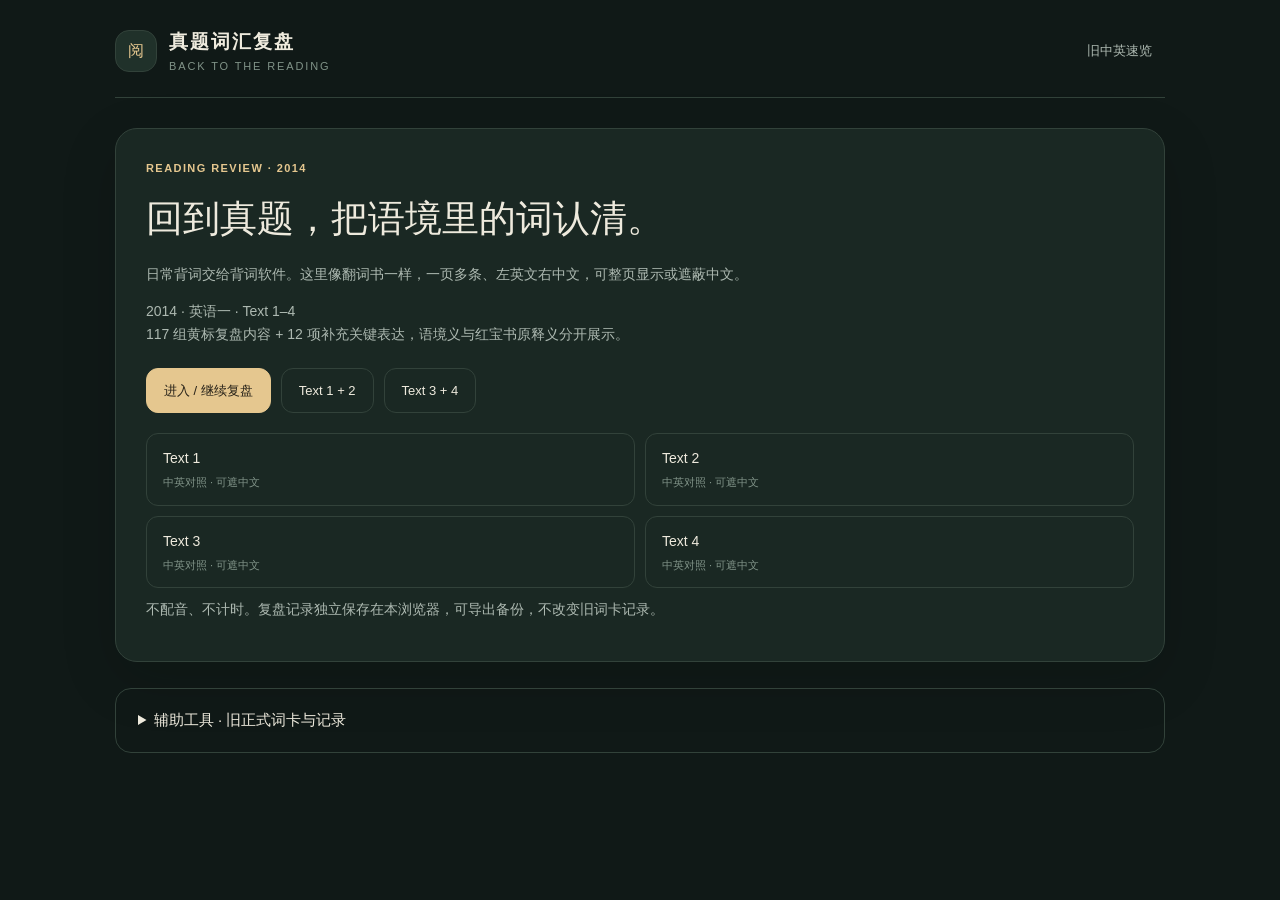
==== commit b7b86227: "Use wordbook columns with whole-page Chinese show and hide controls" ====
--- a/index.html
+++ b/index.html
@@ -5,14 +5,14 @@
 <meta charset="utf-8"/>
 <meta content="width=device-width, initial-scale=1, viewport-fit=cover" name="viewport"/>
 <meta content="dark light" name="color-scheme"/>
-<meta content="真题阅读词汇复盘。2014英语一阅读先看英文，再核对语境义与红宝书。原词卡与速览继续保留。" name="description"/>
+<meta content="真题阅读词汇复盘。2014英语一阅读中英对照清单，一键显示或遮蔽中文。原词卡与速览继续保留。" name="description"/>
 <title>真题词汇复盘 · 晚安词卡</title>
-<link href="./assets/app.css?v=20260927-audit" rel="stylesheet"/><link href="./assets/review.css?v=20261109-1" rel="stylesheet"/>
+<link href="./assets/app.css?v=20260927-audit" rel="stylesheet"/><link href="./assets/review.css?v=20261110-columns" rel="stylesheet"/>
 <meta content="noindex, nofollow" name="robots"/><meta content="#101917" name="theme-color"/><meta content="no-referrer" name="referrer"/><link href="./assets/icon.svg" rel="icon" type="image/svg+xml"/><link href="./manifest.webmanifest" rel="manifest"/><meta content="default-src 'self'; script-src 'self'; style-src 'self' 'unsafe-inline'; img-src 'self' data:; connect-src 'self'; media-src 'self' blob: https://dict.youdao.com; object-src 'none'; base-uri 'self'; form-action 'none'" http-equiv="Content-Security-Policy"/></head>
 <body>
 <div class="shell">
 <header class="top"><div class="brand"><span class="logo" aria-hidden="true">阅</span><div><div class="brand-title">真题词汇复盘</div><div class="brand-sub">BACK TO THE READING</div></div></div><a class="top-link" href="./quick.html">旧中英速览</a></header>
-<section class="home-review" aria-labelledby="homeReviewTitle"><div class="eyebrow">READING REVIEW · 2014</div><h1 id="homeReviewTitle">回到真题，把语境里的词认清。</h1><p>日常背词交给背词软件。这里留下读过的文章、影响理解的词和表达，方便回头再看。</p><p>2014 · 英语一 · Text 1–4<br>117 组黄标复盘内容 + 12 项补充关键表达，语境义与红宝书原释义分开展示。</p><div class="home-review-actions"><a class="primary-link" href="./review.html?set=2014-e1">进入 / 继续复盘</a><a href="./review.html?set=2014-e1&amp;scope=1-2">Text 1 + 2</a><a href="./review.html?set=2014-e1&amp;scope=3-4">Text 3 + 4</a></div><div class="home-review-topics"><a href="./review.html?set=2014-e1&amp;scope=1">Text 1<small>单篇复盘 · 英文先行</small></a><a href="./review.html?set=2014-e1&amp;scope=2">Text 2<small>单篇复盘 · 英文先行</small></a><a href="./review.html?set=2014-e1&amp;scope=3">Text 3<small>单篇复盘 · 英文先行</small></a><a href="./review.html?set=2014-e1&amp;scope=4">Text 4<small>单篇复盘 · 英文先行</small></a></div><p class="home-aux-note">不配音、不计时。复盘记录独立保存在本浏览器，可导出备份，不改变旧词卡记录。</p></section>
+<section class="home-review" aria-labelledby="homeReviewTitle"><div class="eyebrow">READING REVIEW · 2014</div><h1 id="homeReviewTitle">回到真题，把语境里的词认清。</h1><p>日常背词交给背词软件。这里像翻词书一样，一页多条、左英文右中文，可整页显示或遮蔽中文。</p><p>2014 · 英语一 · Text 1–4<br>117 组黄标复盘内容 + 12 项补充关键表达，语境义与红宝书原释义分开展示。</p><div class="home-review-actions"><a class="primary-link" href="./review.html?set=2014-e1">进入 / 继续复盘</a><a href="./review.html?set=2014-e1&amp;scope=1-2">Text 1 + 2</a><a href="./review.html?set=2014-e1&amp;scope=3-4">Text 3 + 4</a></div><div class="home-review-topics"><a href="./review.html?set=2014-e1&amp;scope=1">Text 1<small>中英对照 · 可遮中文</small></a><a href="./review.html?set=2014-e1&amp;scope=2">Text 2<small>中英对照 · 可遮中文</small></a><a href="./review.html?set=2014-e1&amp;scope=3">Text 3<small>中英对照 · 可遮中文</small></a><a href="./review.html?set=2014-e1&amp;scope=4">Text 4<small>中英对照 · 可遮中文</small></a></div><p class="home-aux-note">不配音、不计时。复盘记录独立保存在本浏览器，可导出备份，不改变旧词卡记录。</p></section>
 <details id="legacy" class="home-auxiliary"><summary>辅助工具 · 旧正式词卡与记录</summary><p class="home-aux-note">旧词库、熟悉度、进行中的轮次和导入导出保留在这里。中英速览仍使用原来的地址。</p><header class="top">
 <div class="brand"><span aria-hidden="true" class="logo"><svg viewbox="0 0 24 24"><path d="M20 14.4A8.5 8.5 0 0 1 9.6 4 8.5 8.5 0 1 0 20 14.4Z"></path><path d="M17 3v4M15 5h4"></path></svg></span><div><div class="brand-title">晚安词卡</div><div class="brand-sub">WORDS FROM YOUR READING</div></div></div>
 <div class="top-actions"><a class="quiet icon top-link" href="./quick.html" title="中英文对照速览"><svg viewbox="0 0 24 24"><path d="M4 5h7M4 9h5M13 5h7M15 9h5M4 15h7M4 19h5M13 15h7M15 19h5"></path></svg><span class="label-on-wide">中英速览</span></a><button class="quiet icon" disabled="" id="openList" title="查看本版全部词卡"><svg viewbox="0 0 24 24"><path d="M4 5h16M4 12h16M4 19h16"></path></svg><span class="label-on-wide">词卡目录</span></button><button aria-label="切换深浅色" class="quiet icon" id="theme" title="切换深浅色"><svg viewbox="0 0 24 24"><circle cx="12" cy="12" r="4"></circle><path d="M12 2v2M12 20v2M2 12h2M20 12h2M5 5l1.5 1.5M17.5 17.5L19 19M19 5l-1.5 1.5M6.5 17.5L5 19"></path></svg></button></div>
@@ -68,5 +68,5 @@
 <noscript><div class="noscript">词卡需要 JavaScript。请用浏览器打开网站，而不是 GitHub 的代码预览。</div></noscript>
 
 
-<script defer="" src="./assets/home.js?v=20261109-1"></script></body>
+<script defer="" src="./assets/home.js?v=20261110-columns"></script></body>
 </html>
--- a/assets/review.css
+++ b/assets/review.css
@@ -1 +1,34 @@
 .brand-home{color:inherit;text-decoration:none}.brand-title,.brand-sub{display:block}.review-shell{max-width:1050px}.review-controls,.review-filters{display:flex;gap:14px;align-items:end;flex-wrap:wrap;margin-bottom:16px}.review-controls label{flex:1;min-width:220px}.review-controls label,.review-filters label{font-size:12px;color:var(--muted)}.review-controls select,.review-filters select,.review-filters input{display:block;width:100%;margin-top:5px;border:1px solid var(--line);border-radius:10px;background:var(--panel);color:var(--ink);padding:10px 12px;min-height:44px}.review-search{flex:1;min-width:160px}.review-viewbar,.review-summary,.review-pagination{display:flex;align-items:center;justify-content:space-between;gap:12px}.review-viewbar{padding-top:4px;margin-bottom:18px}.review-viewbar>div{display:flex;gap:6px}.review-viewbar button{font-size:13px}.review-viewbar button[aria-pressed=true]{background:var(--soft);border-color:var(--accent)}.review-summary{font-size:13px;color:var(--muted);margin-bottom:8px;flex-wrap:wrap}.review-legend{font-size:11px;color:var(--dim);margin:0 0 18px}.review-list{display:grid;gap:12px}.review-item{border:1px solid var(--line);border-radius:18px;background:var(--card);overflow:hidden;scroll-margin-top:20px}.review-item:target{border-color:var(--accent)}.review-item-top{display:flex;align-items:stretch;gap:10px;padding:19px 21px}.review-term-button{padding:0;border:0;flex:1;min-width:0;text-align:left;min-height:50px;border-radius:4px}.review-term-button:hover:not(:disabled){background:transparent}.review-term{display:block;font:27px/1.35 Georgia,'Times New Roman',serif;overflow-wrap:anywhere;color:var(--ink)}.review-meta{font-size:11px;color:var(--dim);margin-top:8px;display:flex;gap:8px;flex-wrap:wrap}.review-meta .source-highlight{color:var(--accent)}.review-meta .source-supplement{color:var(--good)}.review-reveal-hint{font-size:10px;display:block;margin-top:9px;color:var(--muted)}.review-state{font-size:11px;color:var(--accent);white-space:nowrap;padding-top:7px}.review-answer{padding:20px 22px;border-top:1px solid var(--line);background:var(--panel)}.review-meaning{font-size:20px;line-height:1.7;margin:0 0 18px}.review-answer h3{font-size:11px;color:var(--accent);font-weight:500;margin:0 0 8px;letter-spacing:.05em}.review-match,.review-note{font-size:12px;color:var(--muted);line-height:1.9}.review-book{border-left:2px solid var(--line);padding-left:12px;margin:16px 0}.review-book p{font-size:13px;margin:5px 0;white-space:pre-line}.review-book .review-book-ref{font-size:11px;color:var(--dim)}.review-rating{display:flex;gap:8px;margin-top:18px;flex-wrap:wrap}.review-rating button{flex:1;font-size:13px;min-width:80px}.review-rating button[aria-pressed=true]{border-color:var(--accent);background:var(--soft)}.review-rating [data-rate=known]{color:var(--good)}.review-rating [data-rate=fuzzy]{color:var(--maybe)}.review-rating [data-rate=unknown]{color:var(--bad)}.review-pagination{margin:19px 0;font-size:12px}.review-resume{margin-top:18px;font-size:11px;color:var(--dim);display:flex;gap:12px;flex-wrap:wrap;align-items:center}.review-resume button{font-size:12px}.review-resume .warning{color:var(--bad)}.review-help{margin-top:20px;line-height:1.9}.review-footer{align-items:start;flex-wrap:wrap}.review-footer>div:last-child{display:flex;flex-wrap:wrap}.review-list.card-mode .review-item{min-height:310px}.review-list.card-mode .review-item-top{padding:30px}.review-list.card-mode .review-term{font-size:clamp(30px,4vw,45px)}.review-list.card-mode .review-answer{padding:25px 30px}.home-review{margin:30px 0 26px;padding:30px;border:1px solid var(--line);border-radius:22px;background:var(--card);box-shadow:var(--shadow)}.home-review h1{font-size:clamp(26px,4vw,37px);font-weight:500;margin:10px 0}.home-review p{color:var(--muted);font-size:14px}.home-review-actions{display:flex;gap:10px;flex-wrap:wrap;margin-top:22px}.home-review-actions a{display:inline-block;color:var(--ink);border:1px solid var(--line);border-radius:12px;padding:11px 17px;text-decoration:none;font-size:13px}.home-review-actions .primary-link{background:var(--accent);color:var(--accentInk);border-color:var(--accent)}.home-review-topics{display:grid;grid-template-columns:repeat(2,1fr);gap:10px;margin-top:20px}.home-review-topics a{display:block;border:1px solid var(--line);border-radius:12px;padding:13px 16px;color:var(--ink);text-decoration:none;font-size:14px}.home-review-topics small{display:block;color:var(--dim);font-size:11px;margin-top:3px}.home-auxiliary{border:1px solid var(--line);border-radius:16px;padding:16px 22px}.home-auxiliary>summary{font-size:15px;color:var(--ink)}.home-auxiliary[open]>summary{padding-bottom:16px;border-bottom:1px solid var(--line)}.home-aux-note{font-size:12px;color:var(--dim);margin:10px 0}.home-auxiliary .shell{padding:0}.home-review a:focus-visible{outline:3px solid var(--accent);outline-offset:3px}@media(max-width:600px){.review-controls{gap:10px}.review-controls label{min-width:0;flex-basis:100%}.review-filters{gap:10px}.review-filters label{flex:1;min-width:125px}.review-filters .review-search{flex-basis:100%}.review-item-top{padding:17px}.review-term{font-size:24px}.review-answer{padding:18px}.review-viewbar{align-items:start}.review-viewbar button{padding:8px 10px;font-size:12px}.review-state{font-size:10px}.review-list.card-mode .review-item-top{padding:22px}.review-list.card-mode .review-answer{padding:20px}.home-review{padding:23px 20px;margin-top:24px}.home-review-topics{grid-template-columns:1fr}.home-auxiliary{padding:14px}.brand-title{font-size:17px}}
+
+/* Wordbook layout: meanings stay to the right, even on narrow screens. */
+.review-viewbar{position:sticky;top:0;z-index:2;padding:12px 0;background:var(--bg);flex-wrap:wrap;margin-bottom:10px}
+.review-viewbar>div{flex-wrap:wrap}.review-visibility{margin-left:auto}.review-viewbar .primary{background:var(--accent);color:var(--accentInk);border-color:var(--accent)}
+.review-columns,.review-list:not(.card-mode) .review-item{display:grid;grid-template-columns:minmax(0,40%) minmax(0,60%)}
+.review-columns{font-size:11px;color:var(--muted);border:1px solid var(--line);border-bottom:0;border-radius:12px 12px 0 0;background:var(--panel)}
+.review-columns>span{padding:12px 16px}.review-columns>span+span{border-left:1px solid var(--line)}
+.review-list:not(.card-mode){display:block;border:1px solid var(--line);border-radius:0 0 12px 12px;overflow:hidden}
+.review-list:not(.card-mode) .review-item{border:0;border-radius:0;scroll-margin-top:110px}
+.review-list:not(.card-mode) .review-item+.review-item{border-top:1px solid var(--line)}
+.review-list:not(.card-mode) .review-item:nth-child(even){background:var(--panel)}
+.review-list:not(.card-mode) .review-item-top{padding:15px 16px;display:flex;flex-direction:column;gap:6px;min-width:0}
+.review-list:not(.card-mode) .review-term-button{flex:none;min-height:44px}
+.review-list:not(.card-mode) .review-term{font-size:23px;line-height:1.35}
+.review-list:not(.card-mode) .review-meta{margin-top:6px;gap:3px 8px;font-size:10px}
+.review-list:not(.card-mode) .review-state{font-size:10px;padding-top:0}
+.review-list:not(.card-mode) .review-answer,.review-list:not(.card-mode) .review-mask{grid-column:2;min-width:0;border-top:0;border-left:1px solid var(--line);padding:15px 16px;background:transparent}
+.review-list:not(.card-mode) .review-meaning{font-size:16px;line-height:1.7;margin:0 0 7px;overflow-wrap:anywhere}
+.review-list:not(.card-mode) .review-answer>h3{display:none}
+.review-detail{border-top:0;padding-top:0;min-width:0}.review-detail summary{font-size:11px;padding:5px 0;min-height:30px;overflow-wrap:anywhere}
+.review-detail[open] summary{margin-bottom:12px}.review-book,.review-note,.review-match{overflow-wrap:anywhere}
+.review-mask{color:var(--dim);display:flex;flex-direction:column;justify-content:center;gap:6px;font-size:11px;padding:20px 30px}
+.review-mask>span:first-child{letter-spacing:.3em;color:var(--line);font-size:18px}
+.review-list:not(.card-mode) .review-rating{gap:5px}.review-list:not(.card-mode) .review-rating button{min-width:0;flex:1 1 64px;padding:8px 5px;min-height:44px;font-size:12px}
+.review-term-button:focus-visible,.review-detail summary:focus-visible{outline:2px solid var(--accent);outline-offset:3px}
+@media(max-width:600px){
+ .review-shell{padding-left:14px;padding-right:14px}.review-viewbar{gap:8px}.review-viewbar>div{gap:5px}.review-visibility{margin-left:0}
+ .review-viewbar button{min-height:44px}.review-columns>span{padding:10px}.review-list:not(.card-mode) .review-item-top{padding:12px 10px;gap:5px}
+ .review-list:not(.card-mode) .review-term{font-size:19px}.review-list:not(.card-mode) .review-meta{font-size:10px;line-height:1.6}
+ .review-list:not(.card-mode) .review-answer,.review-list:not(.card-mode) .review-mask{padding:12px 10px}
+ .review-list:not(.card-mode) .review-meaning{font-size:14px;line-height:1.75}.review-detail summary{font-size:10px;min-height:44px}
+ .review-list:not(.card-mode) .review-book{padding-left:8px}.review-list:not(.card-mode) .review-book p{font-size:12px}
+}
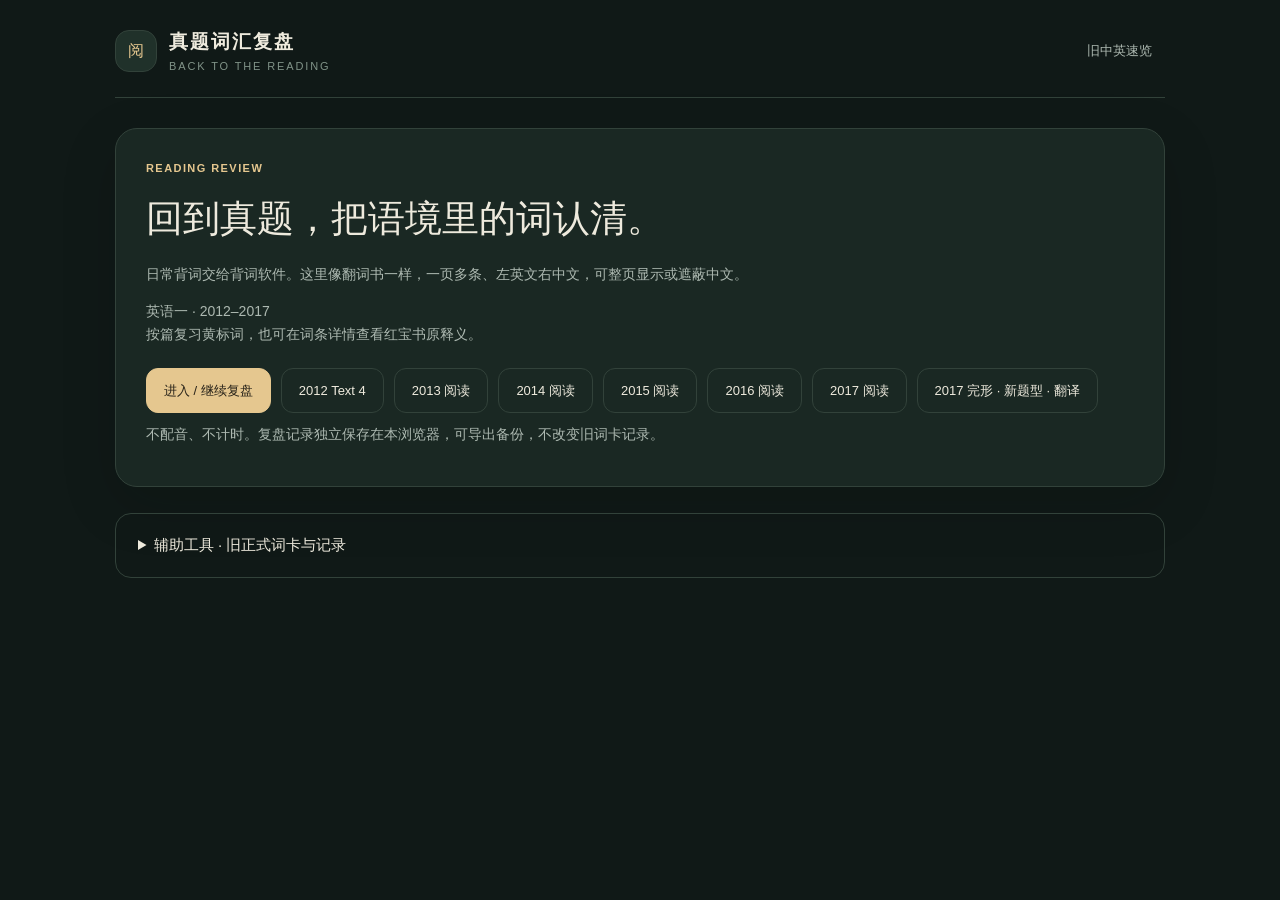
==== commit a7b8afe1: "补入 2012–2017 英语一真题黄标与红宝书对照" ====
--- a/index.html
+++ b/index.html
@@ -5,14 +5,14 @@
 <meta charset="utf-8"/>
 <meta content="width=device-width, initial-scale=1, viewport-fit=cover" name="viewport"/>
 <meta content="dark light" name="color-scheme"/>
-<meta content="真题阅读词汇复盘。2014英语一阅读中英对照清单，一键显示或遮蔽中文。原词卡与速览继续保留。" name="description"/>
+<meta content="真题阅读词汇复盘。英语一历年真题中英对照清单，一键显示或遮蔽中文。原词卡与速览继续保留。" name="description"/>
 <title>真题词汇复盘 · 晚安词卡</title>
 <link href="./assets/app.css?v=20260927-audit" rel="stylesheet"/><link href="./assets/review.css?v=20261110-columns" rel="stylesheet"/>
 <meta content="noindex, nofollow" name="robots"/><meta content="#101917" name="theme-color"/><meta content="no-referrer" name="referrer"/><link href="./assets/icon.svg" rel="icon" type="image/svg+xml"/><link href="./manifest.webmanifest" rel="manifest"/><meta content="default-src 'self'; script-src 'self'; style-src 'self' 'unsafe-inline'; img-src 'self' data:; connect-src 'self'; media-src 'self' blob: https://dict.youdao.com; object-src 'none'; base-uri 'self'; form-action 'none'" http-equiv="Content-Security-Policy"/></head>
 <body>
 <div class="shell">
 <header class="top"><div class="brand"><span class="logo" aria-hidden="true">阅</span><div><div class="brand-title">真题词汇复盘</div><div class="brand-sub">BACK TO THE READING</div></div></div><a class="top-link" href="./quick.html">旧中英速览</a></header>
-<section class="home-review" aria-labelledby="homeReviewTitle"><div class="eyebrow">READING REVIEW · 2014</div><h1 id="homeReviewTitle">回到真题，把语境里的词认清。</h1><p>日常背词交给背词软件。这里像翻词书一样，一页多条、左英文右中文，可整页显示或遮蔽中文。</p><p>2014 · 英语一 · Text 1–4<br>117 组黄标复盘内容 + 12 项补充关键表达，语境义与红宝书原释义分开展示。</p><div class="home-review-actions"><a class="primary-link" href="./review.html?set=2014-e1">进入 / 继续复盘</a><a href="./review.html?set=2014-e1&amp;scope=1-2">Text 1 + 2</a><a href="./review.html?set=2014-e1&amp;scope=3-4">Text 3 + 4</a></div><div class="home-review-topics"><a href="./review.html?set=2014-e1&amp;scope=1">Text 1<small>中英对照 · 可遮中文</small></a><a href="./review.html?set=2014-e1&amp;scope=2">Text 2<small>中英对照 · 可遮中文</small></a><a href="./review.html?set=2014-e1&amp;scope=3">Text 3<small>中英对照 · 可遮中文</small></a><a href="./review.html?set=2014-e1&amp;scope=4">Text 4<small>中英对照 · 可遮中文</small></a></div><p class="home-aux-note">不配音、不计时。复盘记录独立保存在本浏览器，可导出备份，不改变旧词卡记录。</p></section>
+<section class="home-review" aria-labelledby="homeReviewTitle"><div class="eyebrow">READING REVIEW</div><h1 id="homeReviewTitle">回到真题，把语境里的词认清。</h1><p>日常背词交给背词软件。这里像翻词书一样，一页多条、左英文右中文，可整页显示或遮蔽中文。</p><p>英语一 · 2012–2017<br>按篇复习黄标词，也可在词条详情查看红宝书原释义。</p><div class="home-review-actions"><a class="primary-link" href="./review.html">进入 / 继续复盘</a><a href="./review.html?set=2012-e1">2012 Text 4</a><a href="./review.html?set=2013-e1">2013 阅读</a><a href="./review.html?set=2014-e1">2014 阅读</a><a href="./review.html?set=2015-e1">2015 阅读</a><a href="./review.html?set=2016-e1">2016 阅读</a><a href="./review.html?set=2017-e1">2017 阅读</a><a href="./review.html?set=2017-e1-other">2017 完形 · 新题型 · 翻译</a></div><p class="home-aux-note">不配音、不计时。复盘记录独立保存在本浏览器，可导出备份，不改变旧词卡记录。</p></section>
 <details id="legacy" class="home-auxiliary"><summary>辅助工具 · 旧正式词卡与记录</summary><p class="home-aux-note">旧词库、熟悉度、进行中的轮次和导入导出保留在这里。中英速览仍使用原来的地址。</p><header class="top">
 <div class="brand"><span aria-hidden="true" class="logo"><svg viewbox="0 0 24 24"><path d="M20 14.4A8.5 8.5 0 0 1 9.6 4 8.5 8.5 0 1 0 20 14.4Z"></path><path d="M17 3v4M15 5h4"></path></svg></span><div><div class="brand-title">晚安词卡</div><div class="brand-sub">WORDS FROM YOUR READING</div></div></div>
 <div class="top-actions"><a class="quiet icon top-link" href="./quick.html" title="中英文对照速览"><svg viewbox="0 0 24 24"><path d="M4 5h7M4 9h5M13 5h7M15 9h5M4 15h7M4 19h5M13 15h7M15 19h5"></path></svg><span class="label-on-wide">中英速览</span></a><button class="quiet icon" disabled="" id="openList" title="查看本版全部词卡"><svg viewbox="0 0 24 24"><path d="M4 5h16M4 12h16M4 19h16"></path></svg><span class="label-on-wide">词卡目录</span></button><button aria-label="切换深浅色" class="quiet icon" id="theme" title="切换深浅色"><svg viewbox="0 0 24 24"><circle cx="12" cy="12" r="4"></circle><path d="M12 2v2M12 20v2M2 12h2M20 12h2M5 5l1.5 1.5M17.5 17.5L19 19M19 5l-1.5 1.5M6.5 17.5L5 19"></path></svg></button></div>
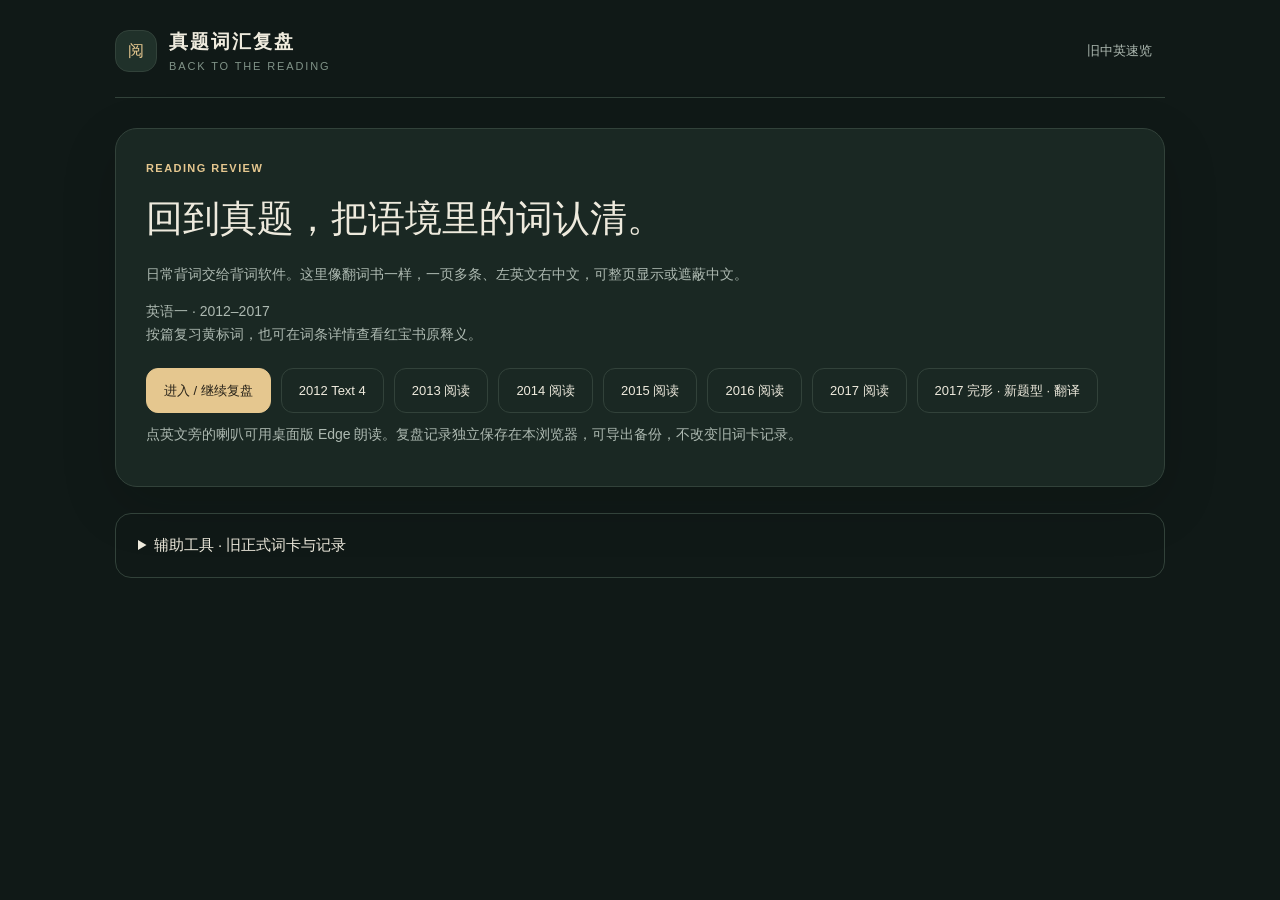
==== commit d299c0eb: "为真题词汇复盘加入桌面 Edge 英文点读" ====
--- a/index.html
+++ b/index.html
@@ -12,7 +12,7 @@
 <body>
 <div class="shell">
 <header class="top"><div class="brand"><span class="logo" aria-hidden="true">阅</span><div><div class="brand-title">真题词汇复盘</div><div class="brand-sub">BACK TO THE READING</div></div></div><a class="top-link" href="./quick.html">旧中英速览</a></header>
-<section class="home-review" aria-labelledby="homeReviewTitle"><div class="eyebrow">READING REVIEW</div><h1 id="homeReviewTitle">回到真题，把语境里的词认清。</h1><p>日常背词交给背词软件。这里像翻词书一样，一页多条、左英文右中文，可整页显示或遮蔽中文。</p><p>英语一 · 2012–2017<br>按篇复习黄标词，也可在词条详情查看红宝书原释义。</p><div class="home-review-actions"><a class="primary-link" href="./review.html">进入 / 继续复盘</a><a href="./review.html?set=2012-e1">2012 Text 4</a><a href="./review.html?set=2013-e1">2013 阅读</a><a href="./review.html?set=2014-e1">2014 阅读</a><a href="./review.html?set=2015-e1">2015 阅读</a><a href="./review.html?set=2016-e1">2016 阅读</a><a href="./review.html?set=2017-e1">2017 阅读</a><a href="./review.html?set=2017-e1-other">2017 完形 · 新题型 · 翻译</a></div><p class="home-aux-note">不配音、不计时。复盘记录独立保存在本浏览器，可导出备份，不改变旧词卡记录。</p></section>
+<section class="home-review" aria-labelledby="homeReviewTitle"><div class="eyebrow">READING REVIEW</div><h1 id="homeReviewTitle">回到真题，把语境里的词认清。</h1><p>日常背词交给背词软件。这里像翻词书一样，一页多条、左英文右中文，可整页显示或遮蔽中文。</p><p>英语一 · 2012–2017<br>按篇复习黄标词，也可在词条详情查看红宝书原释义。</p><div class="home-review-actions"><a class="primary-link" href="./review.html">进入 / 继续复盘</a><a href="./review.html?set=2012-e1">2012 Text 4</a><a href="./review.html?set=2013-e1">2013 阅读</a><a href="./review.html?set=2014-e1">2014 阅读</a><a href="./review.html?set=2015-e1">2015 阅读</a><a href="./review.html?set=2016-e1">2016 阅读</a><a href="./review.html?set=2017-e1">2017 阅读</a><a href="./review.html?set=2017-e1-other">2017 完形 · 新题型 · 翻译</a></div><p class="home-aux-note">点英文旁的喇叭可用桌面版 Edge 朗读。复盘记录独立保存在本浏览器，可导出备份，不改变旧词卡记录。</p></section>
 <details id="legacy" class="home-auxiliary"><summary>辅助工具 · 旧正式词卡与记录</summary><p class="home-aux-note">旧词库、熟悉度、进行中的轮次和导入导出保留在这里。中英速览仍使用原来的地址。</p><header class="top">
 <div class="brand"><span aria-hidden="true" class="logo"><svg viewbox="0 0 24 24"><path d="M20 14.4A8.5 8.5 0 0 1 9.6 4 8.5 8.5 0 1 0 20 14.4Z"></path><path d="M17 3v4M15 5h4"></path></svg></span><div><div class="brand-title">晚安词卡</div><div class="brand-sub">WORDS FROM YOUR READING</div></div></div>
 <div class="top-actions"><a class="quiet icon top-link" href="./quick.html" title="中英文对照速览"><svg viewbox="0 0 24 24"><path d="M4 5h7M4 9h5M13 5h7M15 9h5M4 15h7M4 19h5M13 15h7M15 19h5"></path></svg><span class="label-on-wide">中英速览</span></a><button class="quiet icon" disabled="" id="openList" title="查看本版全部词卡"><svg viewbox="0 0 24 24"><path d="M4 5h16M4 12h16M4 19h16"></path></svg><span class="label-on-wide">词卡目录</span></button><button aria-label="切换深浅色" class="quiet icon" id="theme" title="切换深浅色"><svg viewbox="0 0 24 24"><circle cx="12" cy="12" r="4"></circle><path d="M12 2v2M12 20v2M2 12h2M20 12h2M5 5l1.5 1.5M17.5 17.5L19 19M19 5l-1.5 1.5M6.5 17.5L5 19"></path></svg></button></div>
--- a/assets/review.css
+++ b/assets/review.css
@@ -32,3 +32,30 @@
  .review-list:not(.card-mode) .review-meaning{font-size:14px;line-height:1.75}.review-detail summary{font-size:10px;min-height:44px}
  .review-list:not(.card-mode) .review-book{padding-left:8px}.review-list:not(.card-mode) .review-book p{font-size:12px}
 }
+
+.review-term-line {
+  display:flex;
+  align-items:flex-start;
+  gap:8px;
+  flex:1;
+  min-width:0;
+}
+.review-term-line .review-term-button,
+.review-list:not(.card-mode) .review-term-line .review-term-button {flex:1}
+.review-speak {
+  display:inline-grid;
+  place-items:center;
+  flex:0 0 30px;
+  width:30px;
+  min-height:30px;
+  margin-top:1px;
+  padding:5px;
+  color:var(--muted);
+  border:1px solid transparent;
+  border-radius:7px;
+  background:transparent;
+}
+.review-speak svg {width:17px;height:17px;fill:none;stroke:currentColor;stroke-width:1.65;stroke-linecap:round;stroke-linejoin:round}
+.review-speak:hover,.review-speak[data-speech-state="speaking"] {color:var(--accent);background:var(--soft)}
+.review-speak[data-speech-state="pending"] {border-color:var(--line)}
+.review-speak:focus-visible {outline:2px solid var(--accent);outline-offset:2px}
